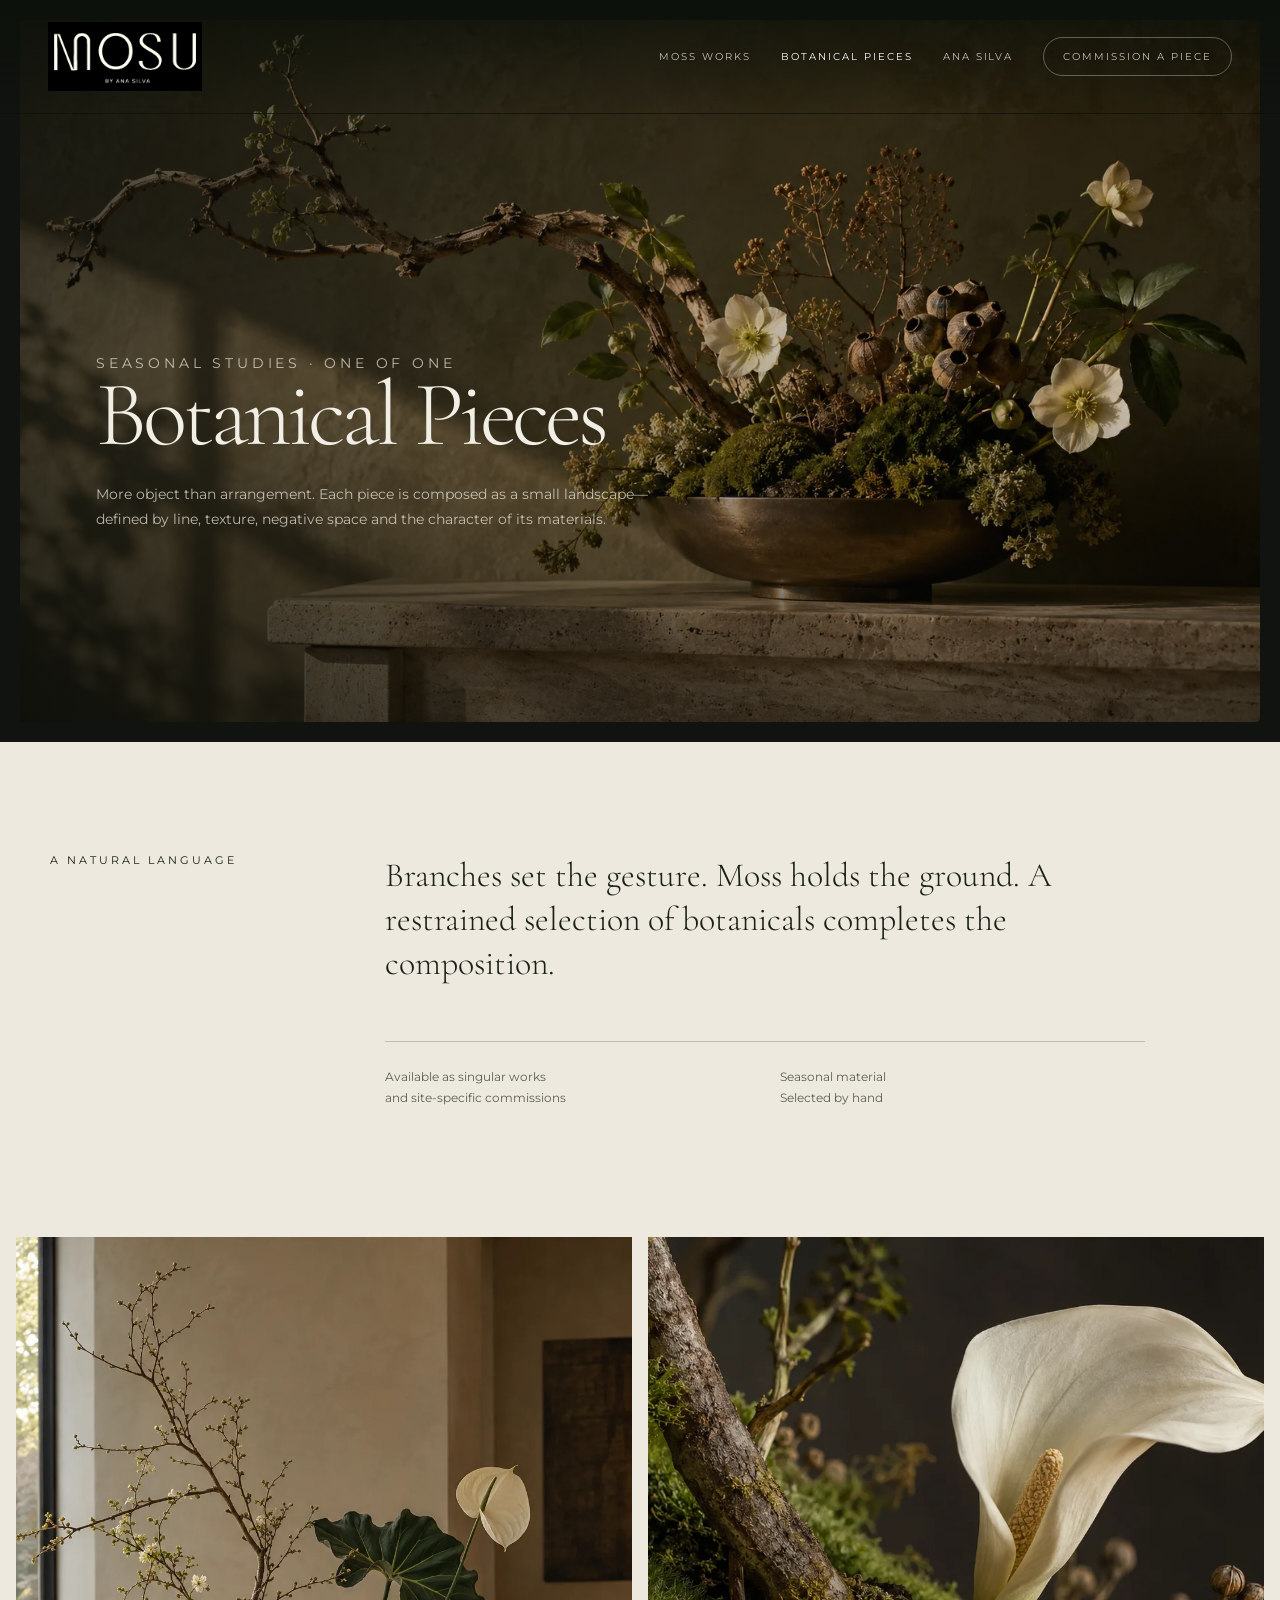
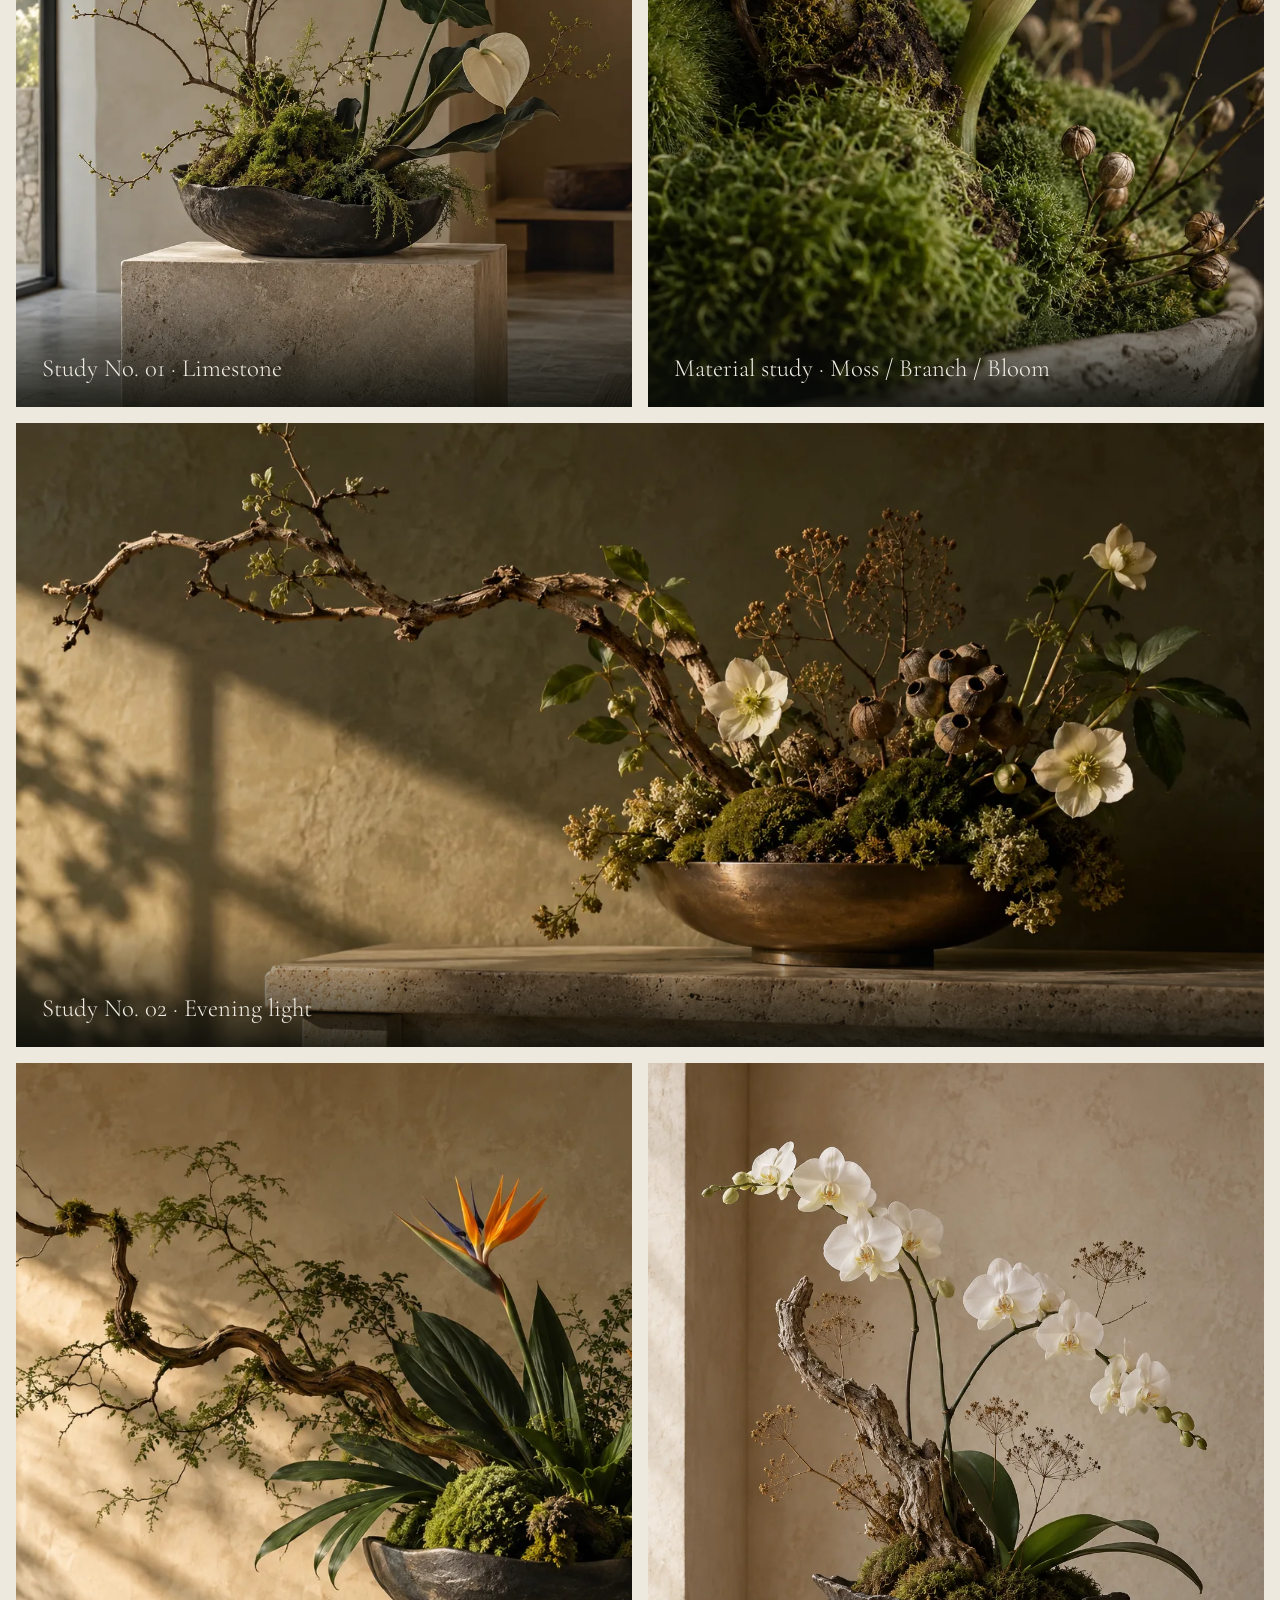
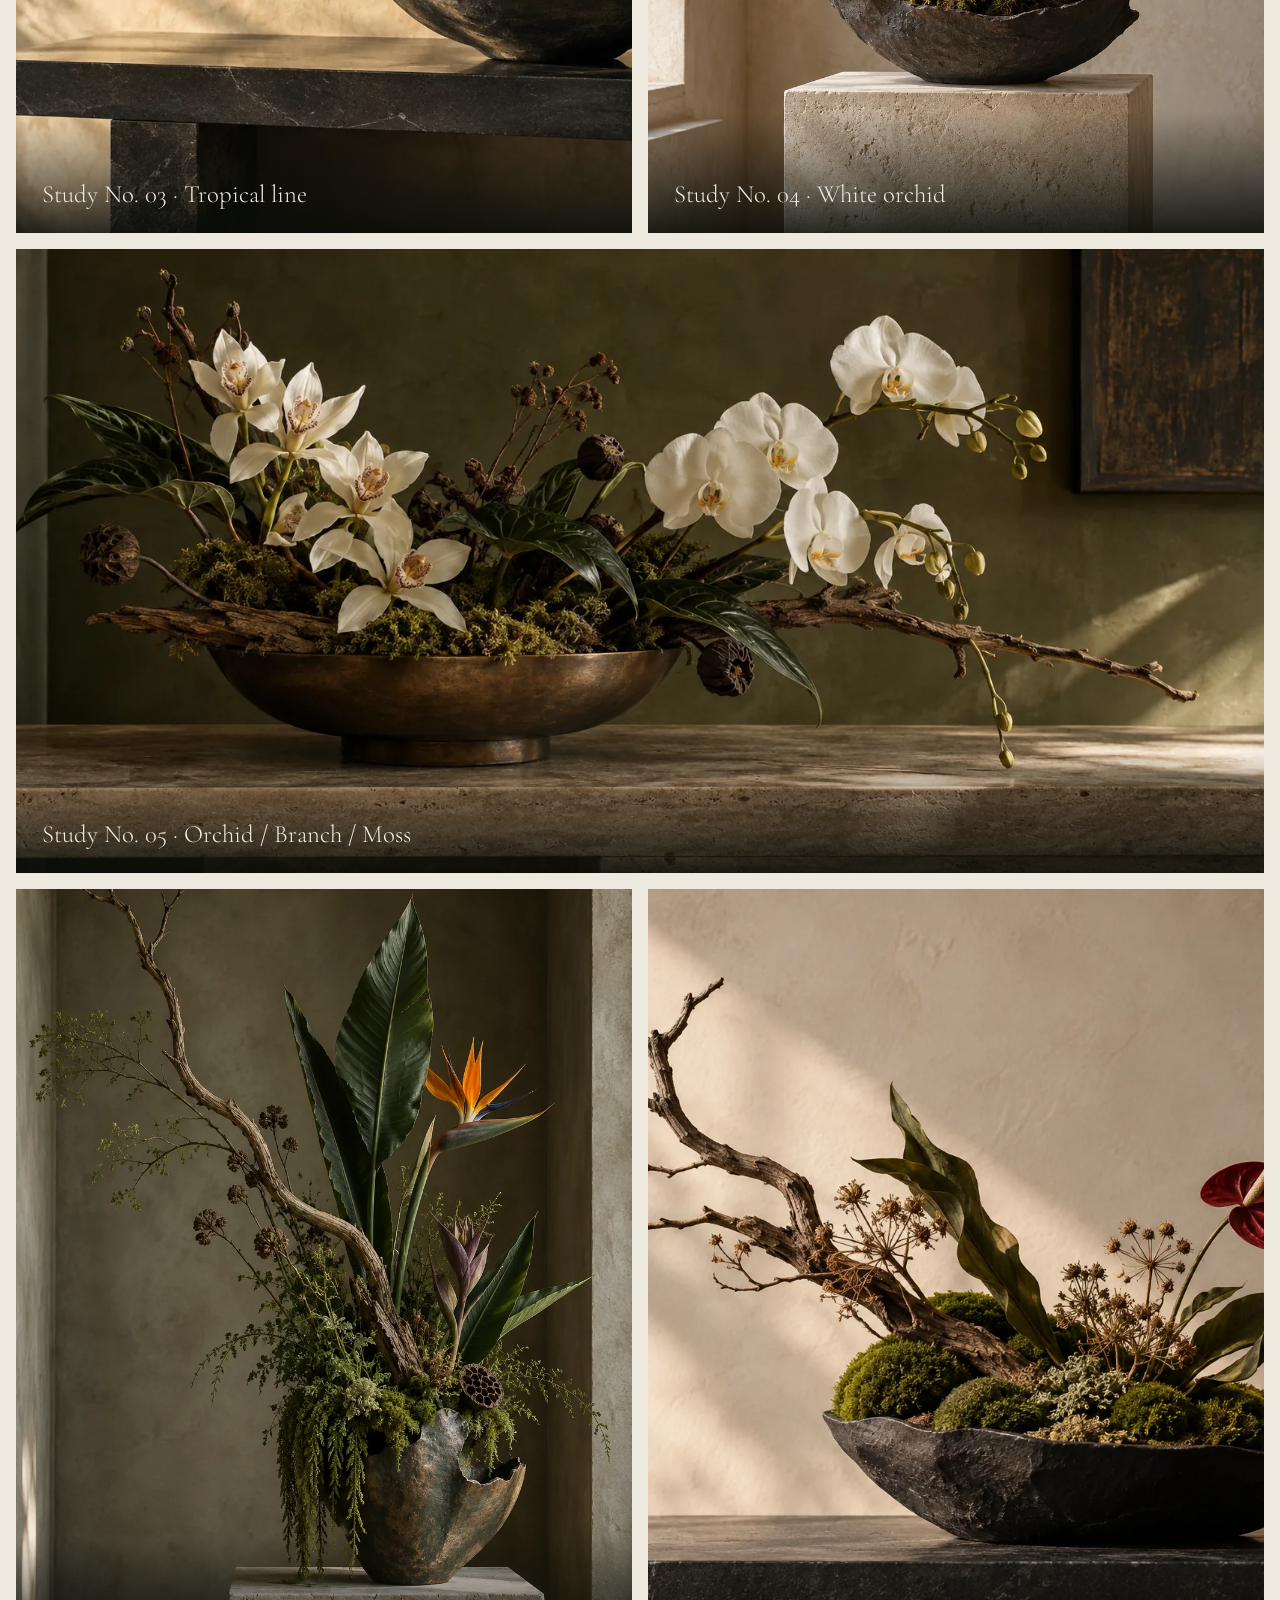
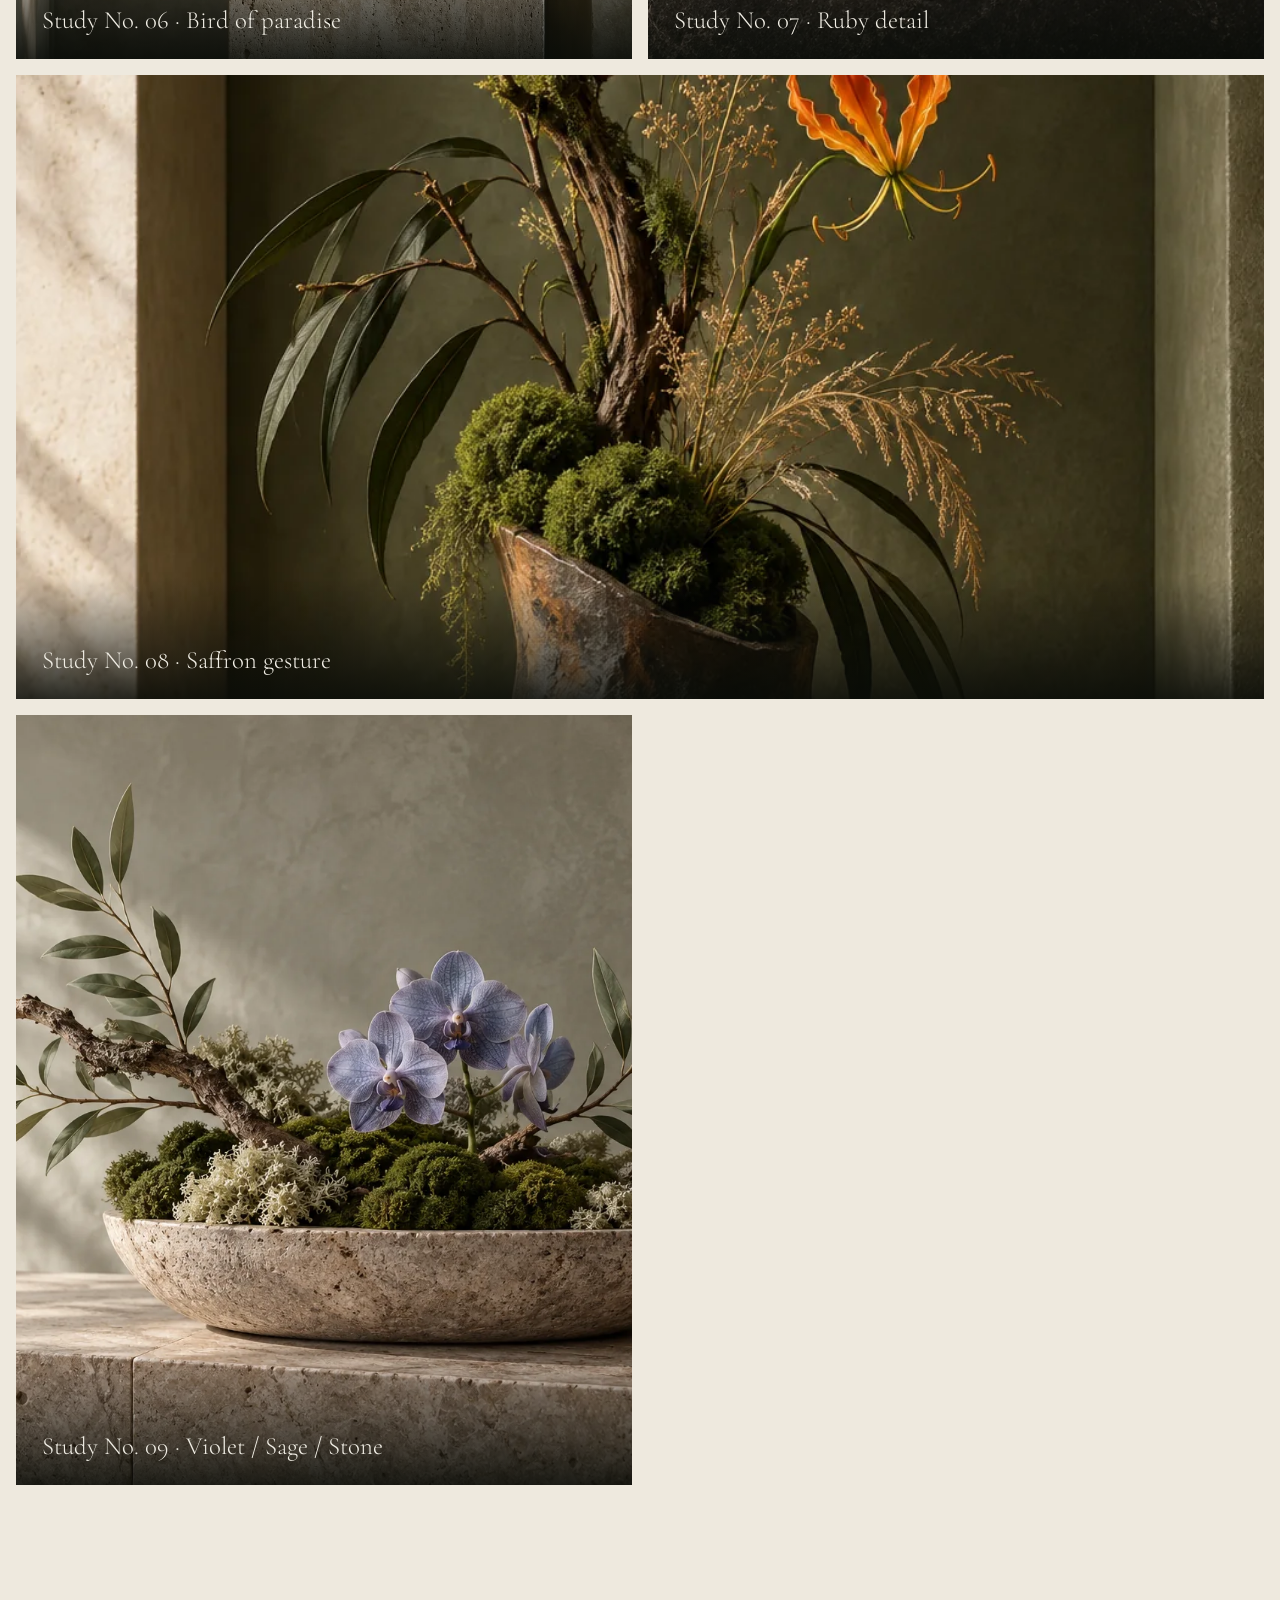
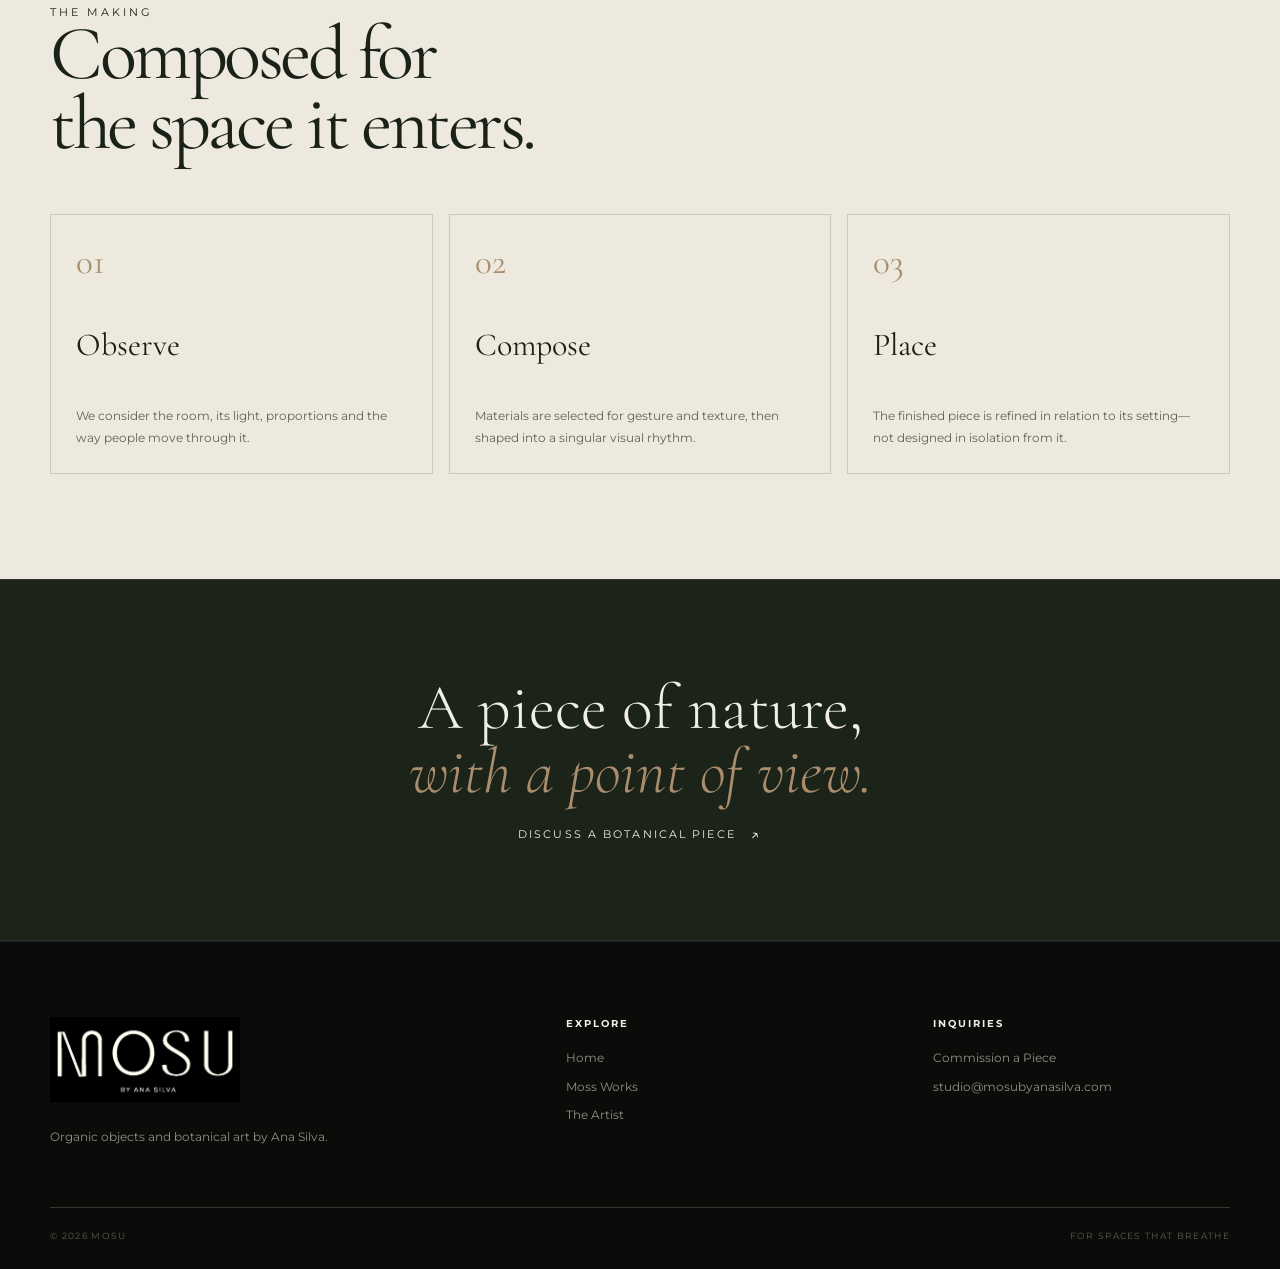
==== botanical-pieces.html @ 0c83dbc4 "Refine MOSU editorial website" ====
<!doctype html><html lang="en"><head><meta charset="utf-8"><meta name="viewport" content="width=device-width,initial-scale=1"><title>Botanical Pieces | MOSU by Ana Silva</title><meta name="description" content="Sculptural botanical pieces by MOSU—singular compositions made from natural materials."><link rel="icon" href="favicon.ico"><link href="https://fonts.googleapis.com/css2?family=Cormorant+Garamond:ital,wght@0,300;0,400;1,300&family=Montserrat:wght@300;400;500;600&display=swap" rel="stylesheet"><link rel="stylesheet" href="assets/css/site.css"></head><body><header class="nav"><a class="brand" href="index.html"><img src="assets/images/mosu-logo.webp" alt="MOSU"></a><button class="menu">Menu</button><nav class="nav-links"><a href="collections.html">Moss Works</a><a class="active" href="botanical-pieces.html">Botanical Pieces</a><a href="ana-silva.html">Ana Silva</a><a class="nav-cta" href="commission.html">Commission a Piece</a></nav></header><main>
<section class="page-hero"><div class="page-hero-media"><img src="assets/images/botanical-piece-wide.webp" alt="Architectural botanical piece with moss, branches and flowers"></div><div class="page-hero-content wrap"><p class="eyebrow">Seasonal studies · One of one</p><h1>Botanical Pieces</h1><p>More object than arrangement. Each piece is composed as a small landscape—defined by line, texture, negative space and the character of its materials.</p></div></section>
<section class="intro"><div class="wrap intro-grid reveal"><p class="eyebrow">A natural language</p><div class="intro-copy"><p>Branches set the gesture. Moss holds the ground. A restrained selection of botanicals completes the composition.</p><div class="intro-meta"><span>Available as singular works<br>and site-specific commissions</span><span>Seasonal material<br>Selected by hand</span></div></div></div></section>
<section class="botanical-grid"><article class="botanical-card tall"><img src="assets/images/botanical-piece-portrait.webp" alt="Tall sculptural botanical work"><p class="caption">Study No. 01 · Limestone</p></article><article class="botanical-card"><img src="assets/images/botanical-detail.webp" alt="Detail of preserved moss and white bloom"><p class="caption">Material study · Moss / Branch / Bloom</p></article><article class="botanical-card"><img src="assets/images/botanical-piece-wide.webp" alt="Wide sculptural botanical work"><p class="caption">Study No. 02 · Evening light</p></article><article class="botanical-card"><img src="assets/images/botanical-bird-wide-v2.webp" alt="Botanical piece with birds-of-paradise flowers"><p class="caption">Study No. 03 · Tropical line</p></article><article class="botanical-card tall"><img src="assets/images/botanical-orchid-tall-v2.webp" alt="Tall white orchid botanical piece"><p class="caption">Study No. 04 · White orchid</p></article><article class="botanical-card"><img src="assets/images/botanical-orchid-wide-v2.webp" alt="Wide white orchid botanical piece"><p class="caption">Study No. 05 · Orchid / Branch / Moss</p></article><article class="botanical-card"><img src="assets/images/botanical-bird-tall-v2.webp" alt="Tall botanical piece with a bird-of-paradise accent"><p class="caption">Study No. 06 · Bird of paradise</p></article><article class="botanical-card"><img src="assets/images/botanical-ruby-v2.webp" alt="Botanical piece with a single ruby anthurium"><p class="caption">Study No. 07 · Ruby detail</p></article><article class="botanical-card tall"><img src="assets/images/botanical-saffron-v2.webp" alt="Tall botanical piece with a saffron-orange gloriosa lily"><p class="caption">Study No. 08 · Saffron gesture</p></article><article class="botanical-card"><img src="assets/images/botanical-violet-v2.webp" alt="Botanical piece with muted violet-blue orchids"><p class="caption">Study No. 09 · Violet / Sage / Stone</p></article></section>
<section class="process"><div class="wrap"><p class="eyebrow">The making</p><h2 class="section-title">Composed for<br>the space it enters.</h2><div class="process-grid"><div class="process-item reveal"><span>01</span><h3>Observe</h3><p>We consider the room, its light, proportions and the way people move through it.</p></div><div class="process-item reveal"><span>02</span><h3>Compose</h3><p>Materials are selected for gesture and texture, then shaped into a singular visual rhythm.</p></div><div class="process-item reveal"><span>03</span><h3>Place</h3><p>The finished piece is refined in relation to its setting—not designed in isolation from it.</p></div></div></div></section>
<section class="statement"><div class="wrap"><p>A piece of nature,<br><em>with a point of view.</em></p><br><a class="text-link" href="commission.html">Discuss a botanical piece</a></div></section></main>
<footer class="footer"><div class="wrap"><div class="footer-grid"><div><img class="footer-logo" src="assets/images/mosu-logo.webp" alt="MOSU"><p>Organic objects and botanical art by Ana Silva.</p></div><div><h4>Explore</h4><div class="footer-links"><a href="index.html">Home</a><a href="collections.html">Moss Works</a><a href="ana-silva.html">The Artist</a></div></div><div><h4>Inquiries</h4><div class="footer-links"><a href="commission.html">Commission a Piece</a><a href="mailto:studio@mosubyanasilva.com">studio@mosubyanasilva.com</a></div></div></div><div class="footer-bottom"><span>© 2026 MOSU</span><span>For spaces that breathe</span></div></div></footer><script src="assets/js/site.js"></script></body></html>
---- assets/css/site.css ----
:root{--ink:#11150f;--forest:#1a2218;--moss:#5f704d;--sage:#aab39b;--bone:#f1eee5;--stone:#d7d0c1;--clay:#aa8d6d;--line:rgba(241,238,229,.18)}
*{box-sizing:border-box;margin:0;padding:0}html{scroll-behavior:smooth}body{background:var(--ink);color:var(--bone);font-family:Montserrat,Arial,sans-serif;-webkit-font-smoothing:antialiased}body.menu-open{overflow:hidden}img{display:block;width:100%}a{color:inherit;text-decoration:none}button,input,textarea,select{font:inherit}.serif{font-family:"Cormorant Garamond",serif}.eyebrow{font-size:.67rem;letter-spacing:.28em;text-transform:uppercase}.wrap{width:min(1260px,calc(100% - 80px));margin:auto}.nav{position:fixed;z-index:30;top:0;left:0;width:100%;padding:25px 40px;display:flex;align-items:center;justify-content:space-between;background:linear-gradient(180deg,rgba(12,17,10,.78),transparent);transition:.3s}.nav.scrolled{background:rgba(12,17,10,.9);backdrop-filter:blur(16px);padding-block:18px}.brand{display:block;width:154px}.brand img{height:auto}.nav-links{display:flex;align-items:center;gap:30px}.nav-links a{font-size:.65rem;letter-spacing:.19em;text-transform:uppercase;opacity:.78;transition:.25s}.nav-links a:hover,.nav-links a.active{opacity:1;color:#fff}.nav-cta{padding:12px 18px;border:1px solid rgba(255,255,255,.4)}.menu{display:none;background:none;border:0;color:white;font-size:.7rem;letter-spacing:.2em;text-transform:uppercase}.hero{min-height:100svh;position:relative;display:flex;align-items:flex-end;overflow:hidden}.hero-media,.page-hero-media{position:absolute;inset:0}.hero-media img,.page-hero-media img{height:100%;object-fit:cover}.hero::after,.page-hero::after{content:"";position:absolute;inset:0;background:linear-gradient(180deg,rgba(10,13,8,.12) 18%,rgba(10,13,8,.88) 100%)}.hero-content{position:relative;z-index:2;padding:180px 0 88px;max-width:830px}.hero h1{font:300 clamp(4rem,9vw,8.8rem)/.82 "Cormorant Garamond",serif;letter-spacing:-.045em}.hero h1 em{font-weight:300;color:var(--stone)}.hero-foot{display:flex;justify-content:space-between;align-items:end;gap:40px;margin-top:46px;padding-top:24px;border-top:1px solid var(--line)}.hero-foot p{max-width:500px;font-size:.88rem;line-height:1.8;color:rgba(241,238,229,.75)}.text-link{display:inline-flex;align-items:center;gap:14px;font-size:.66rem;letter-spacing:.2em;text-transform:uppercase;white-space:nowrap}.text-link::after{content:"\2197";font-size:1rem}.intro{padding:130px 0;background:var(--bone);color:var(--forest)}.intro-grid{display:grid;grid-template-columns:.65fr 1.35fr;gap:9vw}.intro h2,.section-title{font:400 clamp(3.2rem,6vw,6.6rem)/.92 "Cormorant Garamond",serif;letter-spacing:-.045em}.intro-copy{max-width:640px}.intro-copy p{font:300 clamp(1.45rem,2.35vw,2.5rem)/1.3 "Cormorant Garamond",serif}.intro-meta{display:grid;grid-template-columns:1fr 1fr;gap:30px;margin-top:55px;padding-top:25px;border-top:1px solid rgba(26,34,24,.22);font-size:.76rem;line-height:1.7;color:#586150}.portal-grid{display:grid;grid-template-columns:1fr 1fr}.portal{position:relative;min-height:82vh;overflow:hidden;display:flex;align-items:flex-end;padding:55px}.portal img{position:absolute;inset:0;height:100%;object-fit:cover;transition:transform 1s cubic-bezier(.2,.8,.2,1)}.portal:hover img{transform:scale(1.04)}.portal::after{content:"";position:absolute;inset:0;background:linear-gradient(180deg,transparent 30%,rgba(10,13,8,.86))}.portal-content{position:relative;z-index:2;max-width:500px}.portal h3{font:400 clamp(2.8rem,4.5vw,5rem)/.95 "Cormorant Garamond",serif;margin:12px 0 18px}.portal p{font-size:.8rem;line-height:1.7;color:rgba(241,238,229,.72);margin-bottom:28px}.editorial{padding:130px 0}.editorial-grid{display:grid;grid-template-columns:1.2fr .8fr;gap:90px;align-items:center}.editorial-image{aspect-ratio:1.25;overflow:hidden}.editorial-image img{height:100%;object-fit:cover}.editorial-copy h2{font:400 clamp(3rem,5vw,5.7rem)/.95 "Cormorant Garamond",serif;margin:16px 0 30px}.editorial-copy p{font-size:.87rem;line-height:1.85;color:rgba(241,238,229,.67);margin-bottom:20px}.statement{padding:110px 0;background:var(--forest);text-align:center}.statement p{font:300 clamp(2.8rem,5.5vw,6rem)/1 "Cormorant Garamond",serif;max-width:1050px;margin:auto}.statement p em{color:var(--clay)}.footer{padding:75px 0 28px;background:#090c08}.footer-grid{display:grid;grid-template-columns:1.2fr .8fr .8fr;gap:70px}.footer-logo{width:190px;margin-bottom:25px}.footer p,.footer a{font-size:.72rem;line-height:1.8;color:rgba(241,238,229,.58)}.footer h4{font-size:.65rem;letter-spacing:.2em;text-transform:uppercase;margin-bottom:18px}.footer-links{display:grid;gap:8px}.footer-bottom{display:flex;justify-content:space-between;border-top:1px solid var(--line);margin-top:60px;padding-top:22px;font-size:.59rem;letter-spacing:.14em;text-transform:uppercase;color:rgba(241,238,229,.35)}
.page-hero{min-height:72svh;position:relative;display:flex;align-items:flex-end}.page-hero-content{position:relative;z-index:2;padding:170px 0 70px}.page-hero h1{font:300 clamp(4.2rem,8vw,8rem)/.86 "Cormorant Garamond",serif;max-width:900px;letter-spacing:-.045em}.page-hero p{max-width:570px;margin-top:28px;line-height:1.8;color:rgba(241,238,229,.72)}.collection-list{background:var(--bone);color:var(--forest);padding:110px 0}.collection-row{display:grid;grid-template-columns:.8fr 1.2fr;gap:80px;align-items:center;padding:55px 0;border-bottom:1px solid rgba(26,34,24,.18)}.collection-row:nth-child(even){grid-template-columns:1.2fr .8fr}.collection-row:nth-child(even) .collection-copy{order:2}.collection-visual{aspect-ratio:1.5;overflow:hidden}.collection-visual img{height:100%;object-fit:cover;transition:.8s}.collection-row:hover img{transform:scale(1.035)}.collection-copy h2{font:400 clamp(2.6rem,4vw,4.8rem)/1 "Cormorant Garamond",serif;margin:10px 0 18px}.collection-copy p{font-size:.82rem;line-height:1.75;color:#566050;max-width:460px}.swatches{display:flex;gap:9px;margin-top:24px}.swatch{width:23px;height:23px;border-radius:50%;border:1px solid rgba(0,0,0,.18)}.botanical-grid{display:grid;grid-template-columns:1.1fr .9fr;gap:18px;background:var(--bone);padding:18px}.botanical-card{position:relative;min-height:75vh;overflow:hidden}.botanical-card.tall{grid-row:span 2;min-height:calc(150vh + 18px)}.botanical-card img{height:100%;object-fit:cover}.botanical-card .caption{position:absolute;bottom:0;left:0;right:0;padding:35px;background:linear-gradient(transparent,rgba(9,12,8,.86));font:300 2rem "Cormorant Garamond",serif}.process{padding:120px 0;background:var(--bone);color:var(--forest)}.process-grid{display:grid;grid-template-columns:repeat(3,1fr);gap:35px;margin-top:70px}.process-item{padding-top:22px;border-top:1px solid rgba(26,34,24,.25)}.process-item span{font:400 2.2rem "Cormorant Garamond",serif;color:var(--clay)}.process-item h3{font:400 2rem "Cormorant Garamond",serif;margin:30px 0 12px}.process-item p{font-size:.76rem;line-height:1.75;color:#5c6458}.profile{padding:140px 0;background:var(--bone);color:var(--forest)}.profile-grid{display:grid;grid-template-columns:.8fr 1.2fr;gap:9vw;align-items:center}.profile-image{aspect-ratio:.76;overflow:hidden}.profile-image img{height:100%;object-fit:cover;object-position:center top}.profile-copy h1{font:400 clamp(3.8rem,7vw,7rem)/.88 "Cormorant Garamond",serif;margin:14px 0 35px}.profile-copy blockquote{font:300 1.9rem/1.35 "Cormorant Garamond",serif;margin-bottom:34px}.profile-copy p{font-size:.83rem;line-height:1.85;color:#566050;margin-bottom:16px;max-width:610px}.commission{padding:155px 0;background:var(--bone);color:var(--forest)}.commission-grid{display:grid;grid-template-columns:.8fr 1.2fr;gap:9vw}.commission h1{font:400 clamp(4rem,7vw,7rem)/.88 "Cormorant Garamond",serif}.commission-copy>p{font-size:1rem;line-height:1.8;max-width:580px;margin:24px 0 46px}.form{display:grid;grid-template-columns:1fr 1fr;gap:24px}.field{display:grid;gap:9px}.field.full{grid-column:1/-1}.field label{font-size:.61rem;letter-spacing:.18em;text-transform:uppercase}.field input,.field textarea,.field select{border:0;border-bottom:1px solid rgba(26,34,24,.3);background:transparent;padding:12px 0;color:var(--forest);outline:none}.field textarea{min-height:110px;resize:vertical}.button{display:inline-flex;justify-content:center;align-items:center;padding:17px 25px;background:var(--forest);color:var(--bone);border:0;font-size:.65rem;letter-spacing:.2em;text-transform:uppercase;cursor:pointer}.button:hover{background:var(--moss)}.reveal{opacity:0;transform:translateY(24px);transition:opacity .75s,transform .75s}.reveal.visible{opacity:1;transform:none}
@media(max-width:820px){.wrap{width:min(100% - 38px,1260px)}.nav{padding:20px}.brand{width:132px}.menu{display:block}.nav-links{display:none;position:fixed;inset:0;background:var(--ink);padding:110px 30px 50px;flex-direction:column;align-items:flex-start;justify-content:center;gap:26px}.menu-open .nav-links{display:flex}.nav-links a{font:300 2.25rem "Cormorant Garamond",serif;text-transform:none;letter-spacing:0}.nav-cta{border:0;padding:0}.hero-content{padding-bottom:50px}.hero h1{font-size:clamp(3.8rem,18vw,6rem)}.hero-foot{display:grid}.intro{padding:90px 0}.intro-grid,.editorial-grid,.profile-grid,.commission-grid{grid-template-columns:1fr;gap:48px}.portal-grid{grid-template-columns:1fr}.portal{min-height:70svh;padding:30px}.editorial{padding:85px 0}.editorial-grid{gap:42px}.footer-grid{grid-template-columns:1fr;gap:38px}.footer-bottom{display:grid;gap:10px}.page-hero{min-height:68svh}.page-hero-content{padding-bottom:45px}.collection-row,.collection-row:nth-child(even){grid-template-columns:1fr;gap:30px}.collection-row:nth-child(even) .collection-copy{order:initial}.collection-visual{aspect-ratio:1.15}.botanical-grid{grid-template-columns:1fr}.botanical-card,.botanical-card.tall{min-height:68svh;grid-row:auto}.process-grid{grid-template-columns:1fr}.commission{padding:110px 0}.form{grid-template-columns:1fr}.field.full{grid-column:auto}.profile{padding:100px 0}.profile-image{max-height:72svh}.scroll-hint{display:none}}
@media(prefers-reduced-motion:reduce){*{scroll-behavior:auto!important;transition:none!important}.reveal{opacity:1;transform:none}}

/* 2026 editorial refinement */
:root{--paper:#eee9de;--paper-2:#e4ded1;--night:#10130f;--olive:#626c53;--bronze:#a6835d;--hairline:rgba(23,29,21,.16)}
body{overflow-x:hidden;background:var(--night)}
.wrap{width:min(1180px,calc(100% - 96px))}
.nav{padding:22px 48px;border-bottom:1px solid transparent}.nav.scrolled{background:rgba(14,18,13,.92);border-color:rgba(255,255,255,.08)}
.nav-cta{border-radius:999px;padding:12px 19px}
.hero{min-height:min(900px,100svh);padding:20px}.hero-media{inset:20px;border-radius:4px;overflow:hidden}.hero-media img{object-position:center 52%}.hero::after{inset:20px;border-radius:4px;background:linear-gradient(90deg,rgba(8,11,7,.82) 0%,rgba(8,11,7,.26) 58%,rgba(8,11,7,.08) 100%),linear-gradient(0deg,rgba(8,11,7,.6),transparent 48%)}
.hero-content{padding:190px 0 74px;max-width:none}.hero-content>.eyebrow{display:inline-flex;padding:10px 14px;border:1px solid rgba(255,255,255,.26);border-radius:999px;background:rgba(16,20,14,.2);backdrop-filter:blur(10px)}
.hero h1{max-width:760px;font-size:clamp(5rem,8.5vw,8.7rem);line-height:.82}.hero-foot{max-width:850px;margin-top:38px}
.intro{padding:112px 0;background:var(--paper)}.intro-grid{grid-template-columns:.45fr 1.55fr;gap:7vw}.intro-copy{max-width:760px}.intro-copy p{font-size:clamp(1.75rem,2.65vw,2.9rem)}
.portal-grid{gap:1px;background:#868d7d;padding:1px}.portal{min-height:auto;aspect-ratio:4/5;padding:46px}.portal:nth-child(2){aspect-ratio:4/5}.portal::before{content:"";position:absolute;inset:18px;border:1px solid rgba(255,255,255,.34);z-index:2;pointer-events:none}.portal-content{max-width:440px}.portal h3{font-size:clamp(3rem,4.2vw,4.7rem)}
.editorial{padding:112px 0}.editorial-grid{grid-template-columns:1.15fr .85fr;gap:clamp(48px,7vw,100px)}.editorial-image{aspect-ratio:5/4;border:1px solid rgba(255,255,255,.14);padding:12px}.editorial-copy{max-width:460px}
.statement{padding:96px 0;background:#1c241a;border-block:1px solid rgba(255,255,255,.08)}.statement p{font-size:clamp(3rem,5vw,5.4rem)}
.page-hero{min-height:min(760px,78svh);margin:20px}.page-hero-media{border-radius:4px;overflow:hidden}.page-hero::after{background:linear-gradient(90deg,rgba(9,12,8,.76),rgba(9,12,8,.12) 70%),linear-gradient(0deg,rgba(9,12,8,.56),transparent 50%)}.page-hero-content{padding:180px 28px 68px}.page-hero h1{font-size:clamp(4.4rem,7.2vw,7.2rem);max-width:860px}.page-hero p{font-size:.85rem}
.collection-list{padding:82px 0;background:var(--paper)}.collection-row,.collection-row:nth-child(even){grid-template-columns:minmax(260px,.76fr) minmax(0,1.24fr);gap:clamp(40px,7vw,96px);padding:72px 0}.collection-row:nth-child(even){grid-template-columns:minmax(0,1.24fr) minmax(260px,.76fr)}.collection-visual{aspect-ratio:4/3;padding:11px;border:1px solid var(--hairline);background:rgba(255,255,255,.28)}.collection-visual img{object-position:center}.collection-copy h2{font-size:clamp(2.8rem,4vw,4.5rem)}
.botanical-grid{grid-template-columns:repeat(12,minmax(0,1fr));gap:16px;padding:16px;background:var(--paper)}.botanical-card,.botanical-card.tall{grid-column:span 6;grid-row:auto;min-height:0;aspect-ratio:4/5;background:#d6d0c4}.botanical-card:nth-child(3n){grid-column:span 12;aspect-ratio:16/8}.botanical-card img{position:absolute;inset:0}.botanical-card .caption{padding:70px 26px 24px;font-size:1.55rem;line-height:1.1}
.process{padding:105px 0;background:var(--paper)}.process-grid{gap:16px;margin-top:54px}.process-item{min-height:260px;padding:25px;border:1px solid var(--hairline);display:flex;flex-direction:column}.process-item h3{margin:42px 0 10px}.process-item p{margin-top:auto}
.profile{padding:128px 0 104px;background:var(--paper)}.profile-grid{grid-template-columns:.9fr 1.1fr;gap:clamp(48px,8vw,110px)}.profile-image{aspect-ratio:4/5;padding:11px;border:1px solid var(--hairline)}.profile-copy{max-width:620px}.profile-copy h1{font-size:clamp(4.5rem,7vw,6.8rem)}
.commission{padding:140px 0 105px;background:var(--paper)}.commission-grid{grid-template-columns:.9fr 1.1fr;gap:clamp(50px,8vw,110px)}.commission h1{font-size:clamp(4.2rem,6.5vw,6.8rem)}.form{padding:32px;border:1px solid var(--hairline);background:rgba(255,255,255,.22)}
.footer{border-top:1px solid rgba(255,255,255,.08)}

@media(max-width:820px){
 .wrap{width:calc(100% - 36px)}.nav,.nav.scrolled{padding:17px 20px}.brand{width:116px}
 .hero{min-height:100svh;padding:10px}.hero-media,.hero::after{inset:10px}.hero-media img{object-position:30% center}.hero-content{padding:145px 4px 38px}.hero h1{font-size:clamp(4rem,19vw,5.7rem);line-height:.84}.hero-foot{gap:24px;margin-top:30px}.hero-foot p{font-size:.79rem;line-height:1.65}.hero-content>.eyebrow{font-size:.56rem;letter-spacing:.2em}
 .intro{padding:78px 0}.intro-grid{grid-template-columns:1fr;gap:34px}.intro-copy p{font-size:1.75rem}.intro-meta{gap:18px;margin-top:38px;font-size:.66rem}
 .portal-grid{grid-template-columns:1fr}.portal,.portal:nth-child(2){aspect-ratio:4/5;min-height:0;padding:30px}.portal::before{inset:10px}.portal h3{font-size:3.2rem}.portal-content>p{font-size:.73rem}
 .editorial{padding:76px 0}.editorial-grid{grid-template-columns:1fr;gap:40px}.editorial-image{aspect-ratio:4/3;padding:8px}.editorial-copy h2{font-size:3.6rem}
 .statement{padding:72px 0}.statement p{font-size:2.8rem}
 .page-hero{min-height:72svh;margin:10px}.page-hero-content{padding:135px 8px 38px}.page-hero h1{font-size:clamp(3.7rem,16vw,5rem);line-height:.88}.page-hero p{margin-top:20px;font-size:.77rem;line-height:1.65}.page-hero-media img{object-position:center}
 .collection-list{padding:38px 0}.collection-row,.collection-row:nth-child(even){grid-template-columns:1fr;gap:28px;padding:50px 0}.collection-row:nth-child(even) .collection-copy{order:initial}.collection-visual{aspect-ratio:4/3;padding:7px}.collection-copy h2{font-size:3.2rem}
 .botanical-grid{grid-template-columns:1fr;padding:10px;gap:10px}.botanical-card,.botanical-card.tall,.botanical-card:nth-child(3n){grid-column:auto;aspect-ratio:4/5;min-height:0}.botanical-card .caption{padding:60px 20px 20px;font-size:1.35rem}
 .process{padding:75px 0}.process-grid{grid-template-columns:1fr;gap:10px;margin-top:38px}.process-item{min-height:220px}.process-item h3{margin-top:28px}
 .profile{padding:100px 0 76px}.profile-grid{grid-template-columns:1fr;gap:42px}.profile-image{aspect-ratio:4/5;max-height:none;padding:7px}.profile-copy h1{font-size:4.5rem}.profile-copy blockquote{font-size:1.65rem}
 .commission{padding:105px 0 74px}.commission-grid{grid-template-columns:1fr;gap:42px}.commission h1{font-size:4.4rem}.form{grid-template-columns:1fr;padding:22px}.field.full{grid-column:auto}
}

@media(min-width:821px) and (max-width:1100px){.wrap{width:calc(100% - 64px)}.nav-links{gap:18px}.nav-links a{font-size:.57rem}.brand{width:135px}.botanical-card .caption{font-size:1.35rem}.collection-row{gap:48px}}
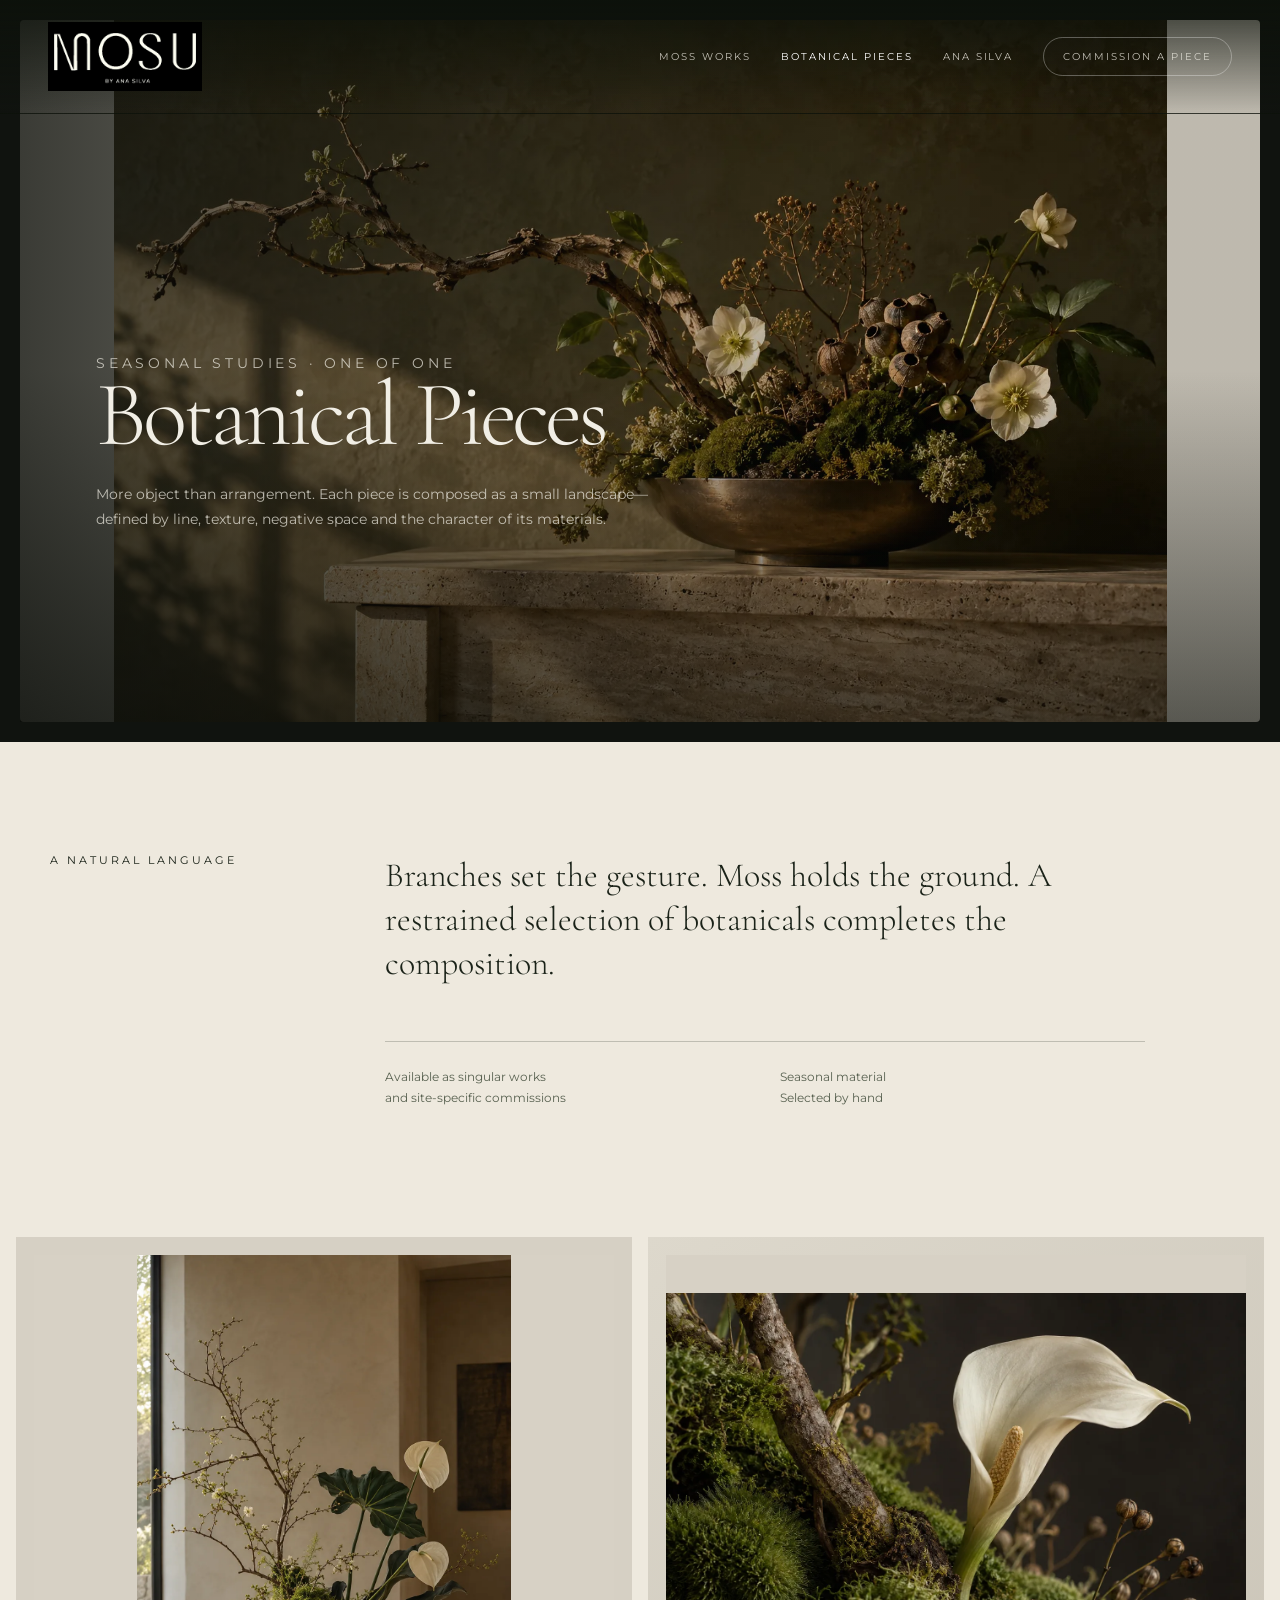
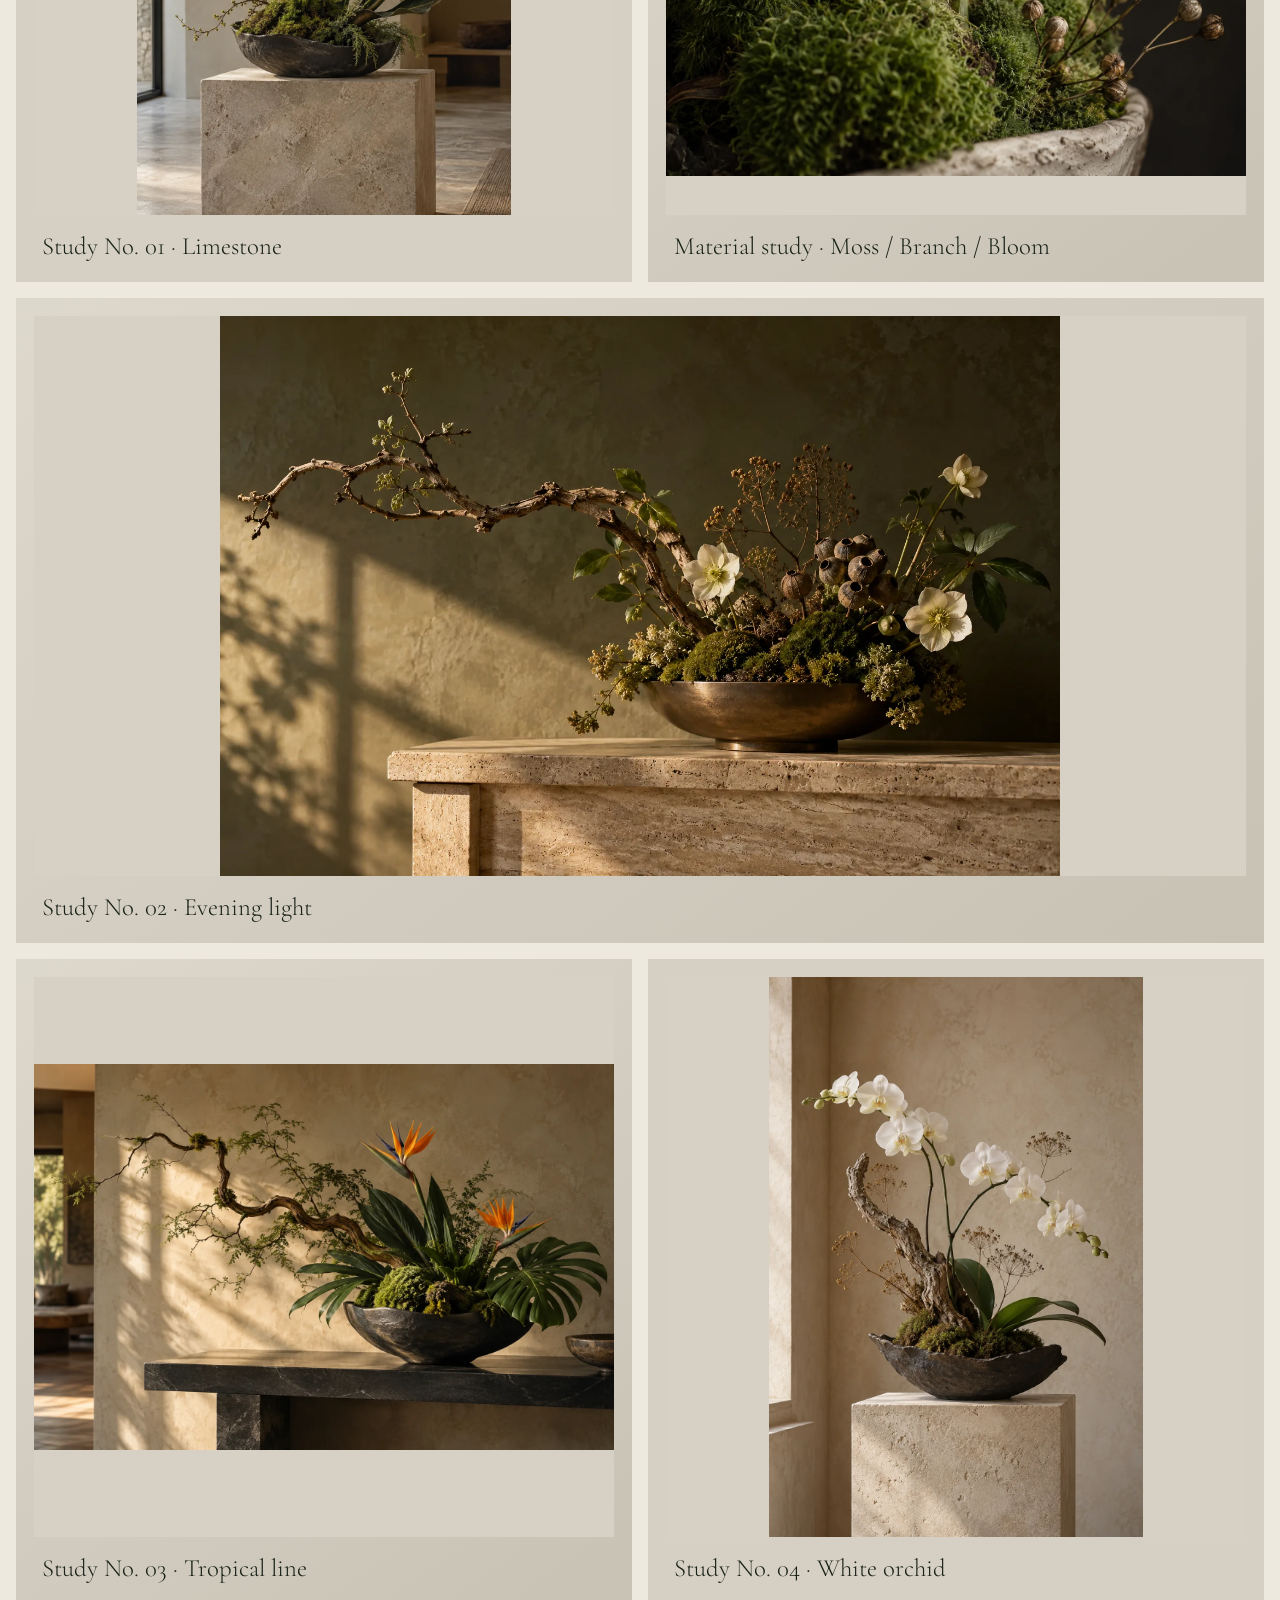
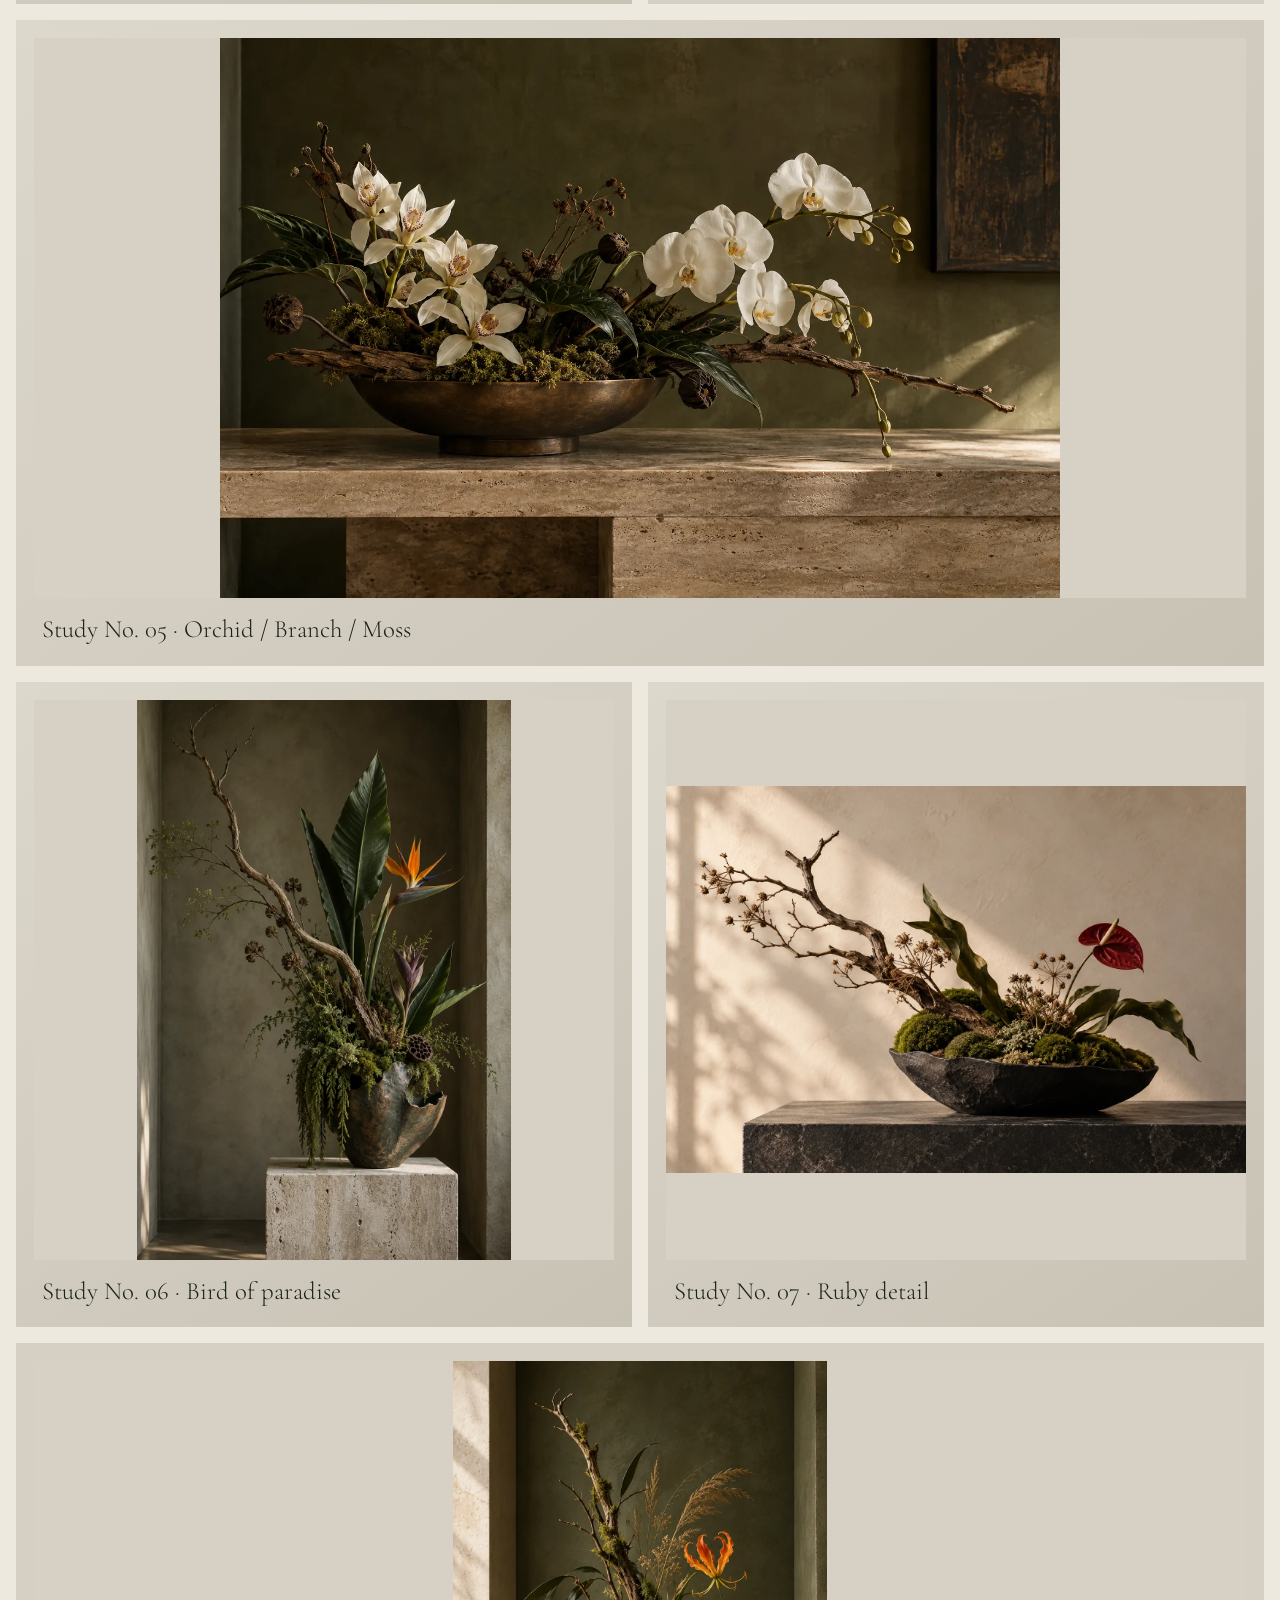
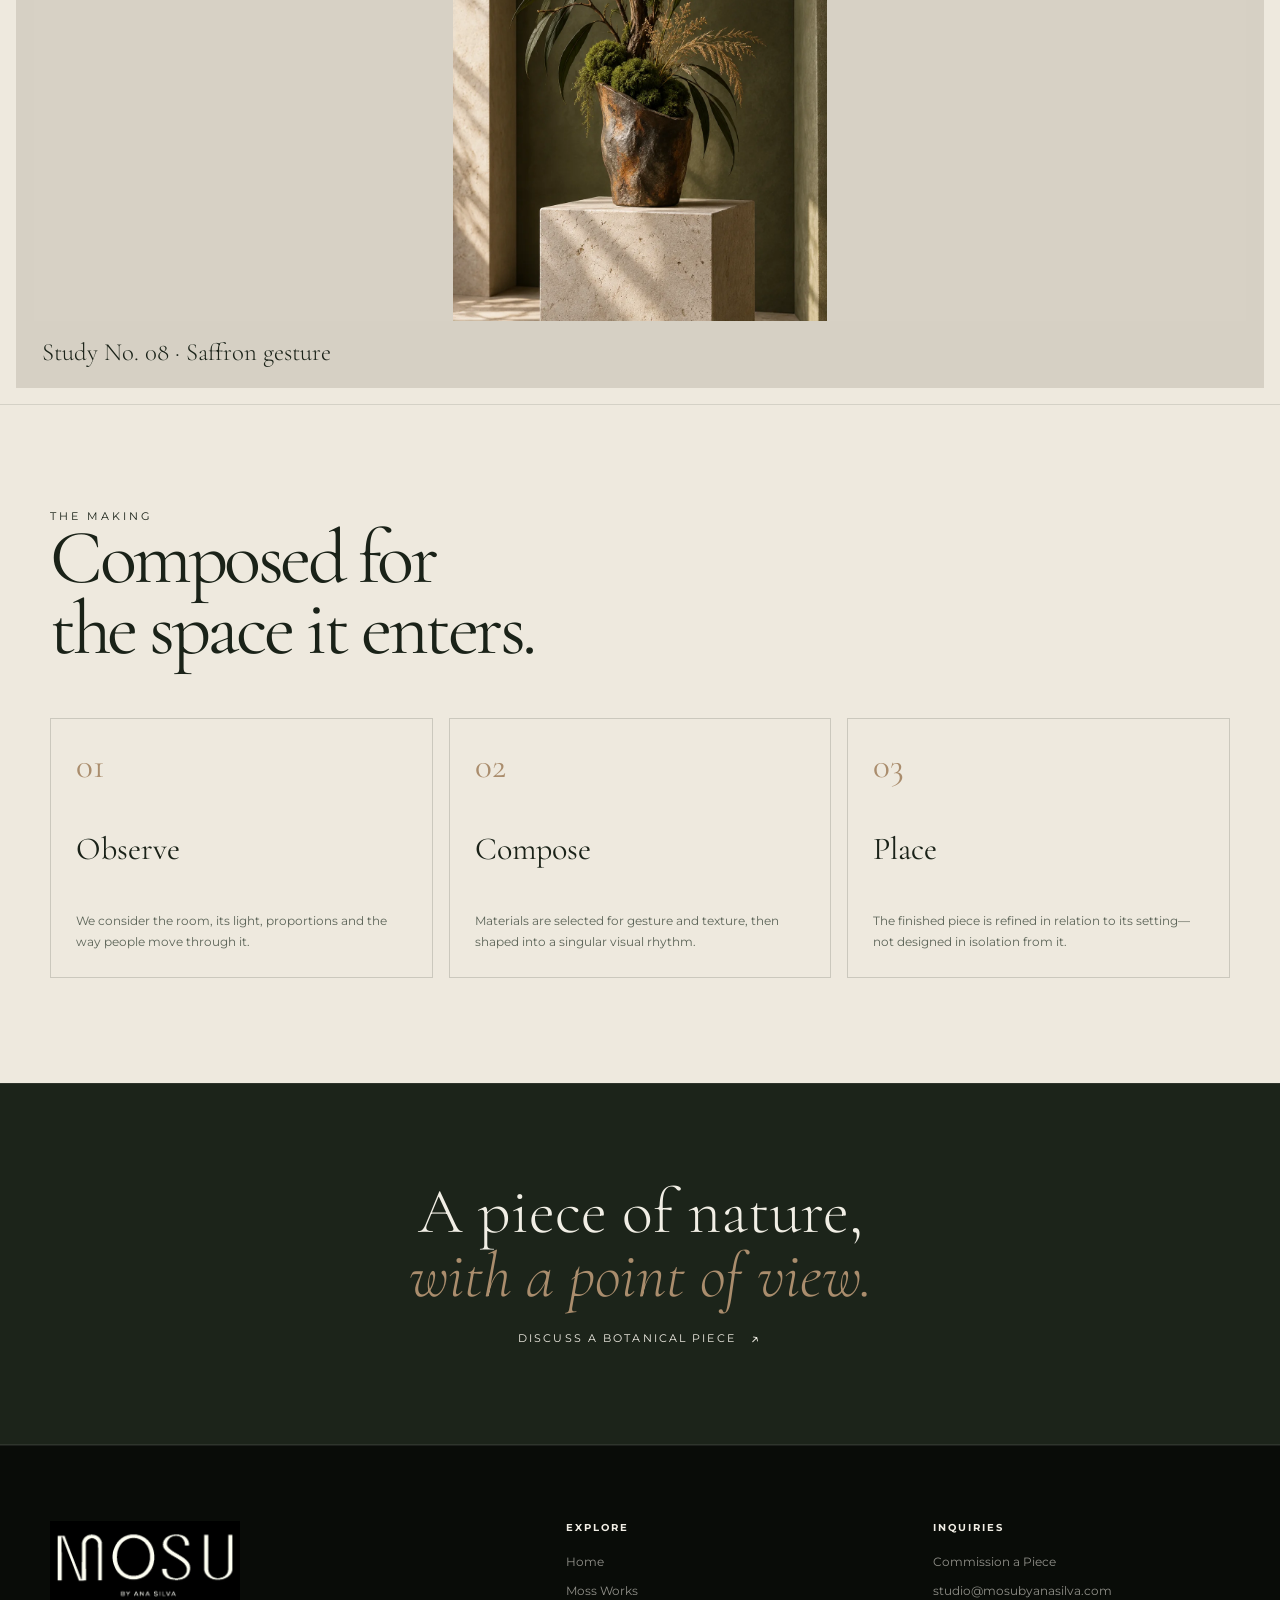
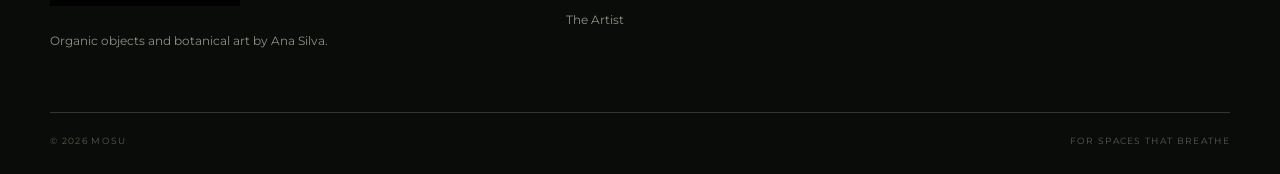
==== commit 29d2f557: "Fit botanical compositions within the viewport" ====
--- a/botanical-pieces.html
+++ b/botanical-pieces.html
@@ -1,4 +1,4 @@
-<!doctype html><html lang="en"><head><meta charset="utf-8"><meta name="viewport" content="width=device-width,initial-scale=1"><title>Botanical Pieces | MOSU by Ana Silva</title><meta name="description" content="Sculptural botanical pieces by MOSU—singular compositions made from natural materials."><link rel="icon" href="favicon.ico"><link href="https://fonts.googleapis.com/css2?family=Cormorant+Garamond:ital,wght@0,300;0,400;1,300&family=Montserrat:wght@300;400;500;600&display=swap" rel="stylesheet"><link rel="stylesheet" href="assets/css/site.css"></head><body><header class="nav"><a class="brand" href="index.html"><img src="assets/images/mosu-logo.webp" alt="MOSU"></a><button class="menu">Menu</button><nav class="nav-links"><a href="collections.html">Moss Works</a><a class="active" href="botanical-pieces.html">Botanical Pieces</a><a href="ana-silva.html">Ana Silva</a><a class="nav-cta" href="commission.html">Commission a Piece</a></nav></header><main>
+<!doctype html><html lang="en"><head><meta charset="utf-8"><meta name="viewport" content="width=device-width,initial-scale=1"><title>Botanical Pieces | MOSU by Ana Silva</title><meta name="description" content="Sculptural botanical pieces by MOSU—singular compositions made from natural materials."><link rel="icon" href="favicon.ico"><link href="https://fonts.googleapis.com/css2?family=Cormorant+Garamond:ital,wght@0,300;0,400;1,300&family=Montserrat:wght@300;400;500;600&display=swap" rel="stylesheet"><link rel="stylesheet" href="assets/css/site.css?v=botanical-fit-20261014"></head><body class="botanical-page"><header class="nav"><a class="brand" href="index.html"><img src="assets/images/mosu-logo.webp" alt="MOSU"></a><button class="menu">Menu</button><nav class="nav-links"><a href="collections.html">Moss Works</a><a class="active" href="botanical-pieces.html">Botanical Pieces</a><a href="ana-silva.html">Ana Silva</a><a class="nav-cta" href="commission.html">Commission a Piece</a></nav></header><main>
 <section class="page-hero"><div class="page-hero-media"><img src="assets/images/botanical-piece-wide.webp" alt="Architectural botanical piece with moss, branches and flowers"></div><div class="page-hero-content wrap"><p class="eyebrow">Seasonal studies · One of one</p><h1>Botanical Pieces</h1><p>More object than arrangement. Each piece is composed as a small landscape—defined by line, texture, negative space and the character of its materials.</p></div></section>
 <section class="intro"><div class="wrap intro-grid reveal"><p class="eyebrow">A natural language</p><div class="intro-copy"><p>Branches set the gesture. Moss holds the ground. A restrained selection of botanicals completes the composition.</p><div class="intro-meta"><span>Available as singular works<br>and site-specific commissions</span><span>Seasonal material<br>Selected by hand</span></div></div></div></section>
 <section class="botanical-grid"><article class="botanical-card tall"><img src="assets/images/botanical-piece-portrait.webp" alt="Tall sculptural botanical work"><p class="caption">Study No. 01 · Limestone</p></article><article class="botanical-card"><img src="assets/images/botanical-detail.webp" alt="Detail of preserved moss and white bloom"><p class="caption">Material study · Moss / Branch / Bloom</p></article><article class="botanical-card"><img src="assets/images/botanical-piece-wide.webp" alt="Wide sculptural botanical work"><p class="caption">Study No. 02 · Evening light</p></article><article class="botanical-card"><img src="assets/images/botanical-bird-wide-v2.webp" alt="Botanical piece with birds-of-paradise flowers"><p class="caption">Study No. 03 · Tropical line</p></article><article class="botanical-card tall"><img src="assets/images/botanical-orchid-tall-v2.webp" alt="Tall white orchid botanical piece"><p class="caption">Study No. 04 · White orchid</p></article><article class="botanical-card"><img src="assets/images/botanical-orchid-wide-v2.webp" alt="Wide white orchid botanical piece"><p class="caption">Study No. 05 · Orchid / Branch / Moss</p></article><article class="botanical-card"><img src="assets/images/botanical-bird-tall-v2.webp" alt="Tall botanical piece with a bird-of-paradise accent"><p class="caption">Study No. 06 · Bird of paradise</p></article><article class="botanical-card"><img src="assets/images/botanical-ruby-v2.webp" alt="Botanical piece with a single ruby anthurium"><p class="caption">Study No. 07 · Ruby detail</p></article><article class="botanical-card tall"><img src="assets/images/botanical-saffron-v2.webp" alt="Tall botanical piece with a saffron-orange gloriosa lily"><p class="caption">Study No. 08 · Saffron gesture</p></article><article class="botanical-card"><img src="assets/images/botanical-violet-v2.webp" alt="Botanical piece with muted violet-blue orchids"><p class="caption">Study No. 09 · Violet / Sage / Stone</p></article></section>
--- a/assets/css/site.css
+++ b/assets/css/site.css
@@ -41,3 +41,68 @@
 }
 
 @media(min-width:821px) and (max-width:1100px){.wrap{width:calc(100% - 64px)}.nav-links{gap:18px}.nav-links a{font-size:.57rem}.brand{width:135px}.botanical-card .caption{font-size:1.35rem}.collection-row{gap:48px}}
+
+/* Final presentation pass: give the work room to breathe and keep each piece visible. */
+.botanical-grid > .botanical-card:nth-child(10){display:none}
+.botanical-card{background:linear-gradient(145deg,#ddd8cc,#c8c2b5);padding:18px}
+.botanical-card img{object-fit:contain;background:#d7d1c5}
+.botanical-card .caption{left:18px;right:18px;bottom:18px;padding:70px 20px 18px}
+.collection-visual{background:#d9d4c8;display:grid;place-items:center}
+.collection-visual img{object-fit:contain;background:#d9d4c8}
+.collection-row{padding-block:84px}
+.collection-copy{padding-inline:8px}
+.portal-grid{background:var(--paper-2)}
+.portal{background:#273021}
+.editorial{background:var(--night)}
+.process{border-top:1px solid rgba(26,34,24,.12)}
+@media(max-width:820px){
+ .botanical-card{padding:9px}
+ .botanical-card .caption{left:9px;right:9px;bottom:9px;padding:60px 13px 13px}
+ .collection-row{padding-block:58px}
+ .collection-visual{aspect-ratio:1.08}
+}
+
+/* Homepage art direction: one continuous editorial sequence, not a choice screen. */
+.home-page{background:var(--night);color:var(--bone)}
+.home-page .nav{mix-blend-mode:normal;background:linear-gradient(180deg,rgba(7,10,7,.62),transparent)}
+.home-page .nav.scrolled{background:rgba(14,18,13,.9)}
+.hero-home{height:100svh;min-height:680px;position:relative;overflow:hidden;background:#161d14}
+.hero-home-media,.hero-home-wash{position:absolute;inset:18px;border-radius:4px;overflow:hidden}
+.hero-home-media img{height:100%;object-fit:cover;object-position:center;transform:scale(1.04);transition:transform 1.4s cubic-bezier(.16,1,.3,1)}
+.hero-home-wash{background:linear-gradient(90deg,rgba(7,10,7,.78),rgba(7,10,7,.14) 64%,rgba(7,10,7,.1)),linear-gradient(0deg,rgba(7,10,7,.66),transparent 48%);z-index:1}
+.hero-home-top{position:absolute;top:112px;left:50%;z-index:2;display:flex;justify-content:space-between;color:rgba(241,238,229,.62);font-size:.61rem;letter-spacing:.2em;text-transform:uppercase}
+.hero-home-content{position:absolute;inset:0;z-index:2;display:flex;flex-direction:column;justify-content:flex-end;padding-bottom:85px}
+.hero-home-content .eyebrow{margin-bottom:22px;color:rgba(241,238,229,.7)}
+.hero-home h1{font:300 clamp(5rem,11vw,10.5rem)/.78 "Cormorant Garamond",serif;letter-spacing:-.06em;max-width:850px}
+.hero-home h1 em,.home-intro h2 em,.material-copy h2 em,.selected-head h2 em,.home-studio-copy h2 em,.home-close h2 em{font-style:italic;color:var(--clay)}
+.hero-home-bottom{display:flex;align-items:end;justify-content:space-between;max-width:760px;margin-top:42px;padding-top:20px;border-top:1px solid rgba(241,238,229,.3)}
+.hero-home-bottom p{max-width:360px;font-size:.8rem;line-height:1.75;color:rgba(241,238,229,.76)}
+.round-arrow{width:58px;height:58px;display:grid;place-items:center;border:1px solid rgba(241,238,229,.45);border-radius:50%;font-size:1.45rem;transition:background .35s,transform .35s}
+.round-arrow:hover{background:var(--clay);transform:rotate(-8deg)}
+.hero-home-scroll{position:absolute;z-index:2;right:48px;bottom:50px;display:grid;justify-items:center;gap:12px;color:rgba(241,238,229,.47);font-size:.57rem;letter-spacing:.2em;text-transform:uppercase;writing-mode:vertical-rl}
+.hero-home-scroll i{width:1px;height:55px;background:rgba(241,238,229,.45);position:relative;overflow:hidden}.hero-home-scroll i:after{content:"";position:absolute;inset:-100% 0;background:var(--clay);animation:homeScroll 2s ease-in-out infinite}
+@keyframes homeScroll{to{transform:translateY(200%)}}
+.home-intro{padding:145px 0 155px;background:var(--paper);color:var(--forest)}
+.home-intro-grid{display:grid;grid-template-columns:.55fr 1.45fr;gap:8vw}
+.home-intro h2,.material-copy h2,.selected-head h2,.home-studio-copy h2,.home-close h2{font:400 clamp(3.8rem,6.7vw,7.2rem)/.86 "Cormorant Garamond",serif;letter-spacing:-.05em}
+.home-lede{max-width:610px;margin-top:36px;font:300 clamp(1.45rem,2.35vw,2.35rem)/1.25 "Cormorant Garamond",serif;color:rgba(26,34,24,.72)}
+.home-meta{display:flex;gap:80px;margin-top:64px;padding-top:20px;border-top:1px solid var(--hairline);font-size:.66rem;line-height:1.8;letter-spacing:.05em;color:rgba(26,34,24,.58)}
+.material-story{height:165vh;background:var(--paper-2);color:var(--forest)}
+.material-sticky{height:100svh;min-height:680px;position:sticky;top:0;overflow:hidden}
+.material-image{position:absolute;overflow:hidden;border:1px solid rgba(26,34,24,.2);transition:transform 1s cubic-bezier(.16,1,.3,1)}
+.material-image img{height:100%;object-fit:cover}.material-image-back{width:31vw;height:39vw;max-height:540px;left:9vw;top:14%;transform:rotate(-7deg)}.material-image-front{width:33vw;height:45vw;max-height:620px;left:31vw;top:23%;z-index:1;transform:rotate(4deg)}
+.material-image-front img{object-fit:contain;background:#d6d0c4}.material-copy{position:absolute;z-index:2;right:6vw;top:24%;width:min(390px,35vw)}.material-copy .eyebrow,.selected-head .eyebrow,.home-studio-copy .eyebrow,.home-close .eyebrow{color:var(--olive)}.material-copy h2{margin:19px 0 28px}.material-copy>p:not(.eyebrow){font-size:.8rem;line-height:1.9;color:rgba(26,34,24,.65);margin-bottom:30px}
+.selected-work{padding:145px 0 155px;background:var(--night);position:relative}.selected-head{display:grid;grid-template-columns:1.2fr .8fr;gap:8vw;align-items:end;margin-bottom:70px}.selected-head>p{max-width:300px;font-size:.8rem;line-height:1.9;color:rgba(241,238,229,.55)}
+.work-stream{display:grid;grid-template-columns:repeat(12,1fr);grid-auto-rows:5.7vw;gap:14px}.work-card{position:relative;overflow:hidden;background:#252d23;border:1px solid rgba(241,238,229,.15);min-height:0}.work-card img{width:100%;height:100%;object-fit:cover;transition:transform .9s cubic-bezier(.16,1,.3,1)}.work-card:hover img{transform:scale(1.045)}.work-card:after{content:"";position:absolute;inset:0;background:linear-gradient(180deg,transparent 52%,rgba(9,12,8,.82));pointer-events:none}.work-card span{position:absolute;z-index:1;left:22px;bottom:19px;font:300 1.4rem/1 "Cormorant Garamond",serif;color:#fff}.work-card small{display:block;margin-bottom:7px;font:500 .56rem Montserrat,sans-serif;letter-spacing:.18em;text-transform:uppercase;color:var(--clay)}.work-card-tall{grid-column:span 5;grid-row:span 7}.work-card-wide{grid-column:span 7;grid-row:span 4}.work-card-square{grid-column:span 3;grid-row:span 5}.work-card-accent{grid-column:span 6;grid-row:span 5}.work-card-accent img{object-fit:contain;background:#d4cec1}.center-link{display:block;width:max-content;margin:64px auto 0;color:var(--clay);font-size:.65rem;letter-spacing:.2em;text-transform:uppercase;border-bottom:1px solid rgba(170,141,109,.45);padding-bottom:9px}
+.home-studio{padding:150px 0;background:var(--paper);color:var(--forest)}.home-studio-grid{display:grid;grid-template-columns:.9fr 1.1fr;gap:10vw;align-items:center}.home-studio-image{aspect-ratio:4/5;padding:13px;border:1px solid var(--hairline);max-width:480px}.home-studio-image img{height:100%;object-fit:cover;object-position:center top}.home-studio-copy{max-width:530px}.home-studio-copy h2{margin:19px 0 30px}.home-studio-copy>p:not(.eyebrow){font-size:.82rem;line-height:1.9;color:rgba(26,34,24,.66);margin-bottom:30px}
+.home-close{padding:175px 0 165px;background:var(--forest);text-align:center}.home-close-inner{display:grid;justify-items:center}.home-close h2{margin:22px 0 45px}.button{gap:15px}.button span{font-size:1rem}
+.home-page .footer{background:#090c08}
+@media(max-width:820px){.hero-home{min-height:720px}.hero-home-media,.hero-home-wash{inset:10px}.hero-home-media img{object-position:55% center}.hero-home-top{top:86px;width:calc(100% - 36px);font-size:.5rem}.hero-home-content{padding-bottom:48px}.hero-home h1{font-size:clamp(4.5rem,20vw,6.8rem)}.hero-home-bottom{margin-top:30px}.hero-home-bottom p{font-size:.72rem;max-width:260px}.round-arrow{width:48px;height:48px}.hero-home-scroll{right:22px;bottom:35px}.home-intro{padding:86px 0 95px}.home-intro-grid{grid-template-columns:1fr;gap:32px}.home-intro h2,.material-copy h2,.selected-head h2,.home-studio-copy h2,.home-close h2{font-size:clamp(3.6rem,15vw,5.3rem)}.home-lede{font-size:1.7rem}.home-meta{gap:34px;margin-top:44px}.material-story{height:auto;min-height:1150px}.material-sticky{height:1150px;min-height:0}.material-image-back{width:57vw;height:68vw;left:8vw;top:11%}.material-image-front{width:61vw;height:78vw;left:28vw;top:27%}.material-copy{left:20px;right:20px;top:auto;bottom:9%;width:auto}.material-copy>p:not(.eyebrow){max-width:370px}.selected-work{padding:92px 0 100px}.selected-head{grid-template-columns:1fr;gap:28px;margin-bottom:42px}.selected-head>p{max-width:360px}.work-stream{grid-template-columns:1fr 1fr;grid-auto-rows:45vw;gap:9px}.work-card-tall{grid-column:span 2;grid-row:span 5}.work-card-wide{grid-column:span 2;grid-row:span 3}.work-card-square{grid-column:span 1;grid-row:span 4}.work-card-accent{grid-column:span 2;grid-row:span 4}.work-card span{left:13px;bottom:13px;font-size:1.15rem}.work-card small{font-size:.48rem}.center-link{margin-top:45px;font-size:.56rem}.home-studio{padding:92px 0}.home-studio-grid{grid-template-columns:1fr;gap:44px}.home-studio-image{max-width:none}.home-close{padding:105px 0 105px}.home-close h2{font-size:3.8rem}.home-page .footer-grid{gap:38px}}
+@media(prefers-reduced-motion:no-preference){.home-page .hero-home-media img{animation:heroBreath 14s ease-in-out infinite alternate}@keyframes heroBreath{to{transform:scale(1.09) translate3d(-1%,1%,0)}}.material-image-back{will-change:transform}.material-image-front{will-change:transform}}
+
+/* Keep complete botanical compositions within the visible screen. */
+.botanical-page .page-hero-media img{object-fit:contain;background:#d7d1c5}
+.botanical-page .botanical-card,.botanical-page .botanical-card.tall,.botanical-page .botanical-card:nth-child(3n){aspect-ratio:auto;height:auto;min-height:0}
+.botanical-page .botanical-card img{position:static;width:100%;height:min(560px,65svh);object-fit:contain;transform:none}
+.botanical-page .botanical-card .caption{position:static;padding:18px 8px 4px;background:none;color:#1a2218}
+@media(max-width:820px){.botanical-page .botanical-card img{height:min(460px,60svh)}}
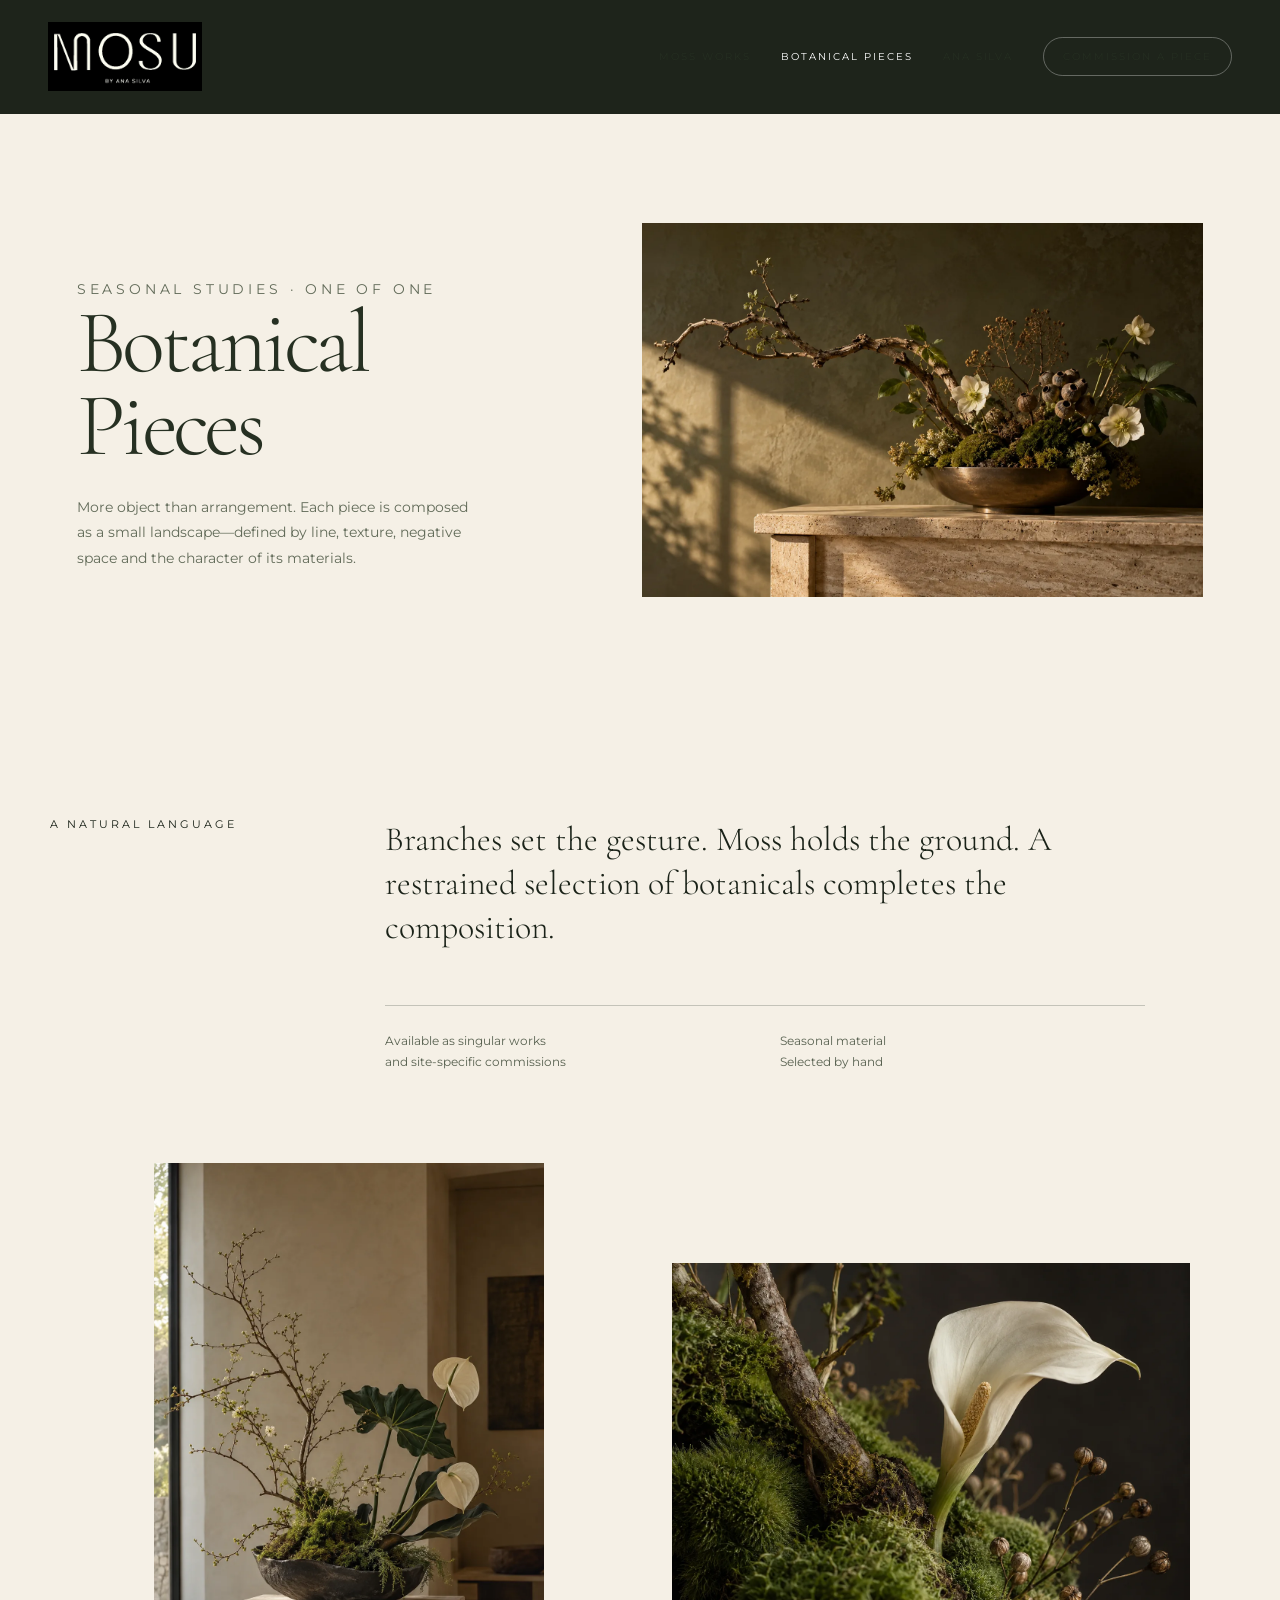
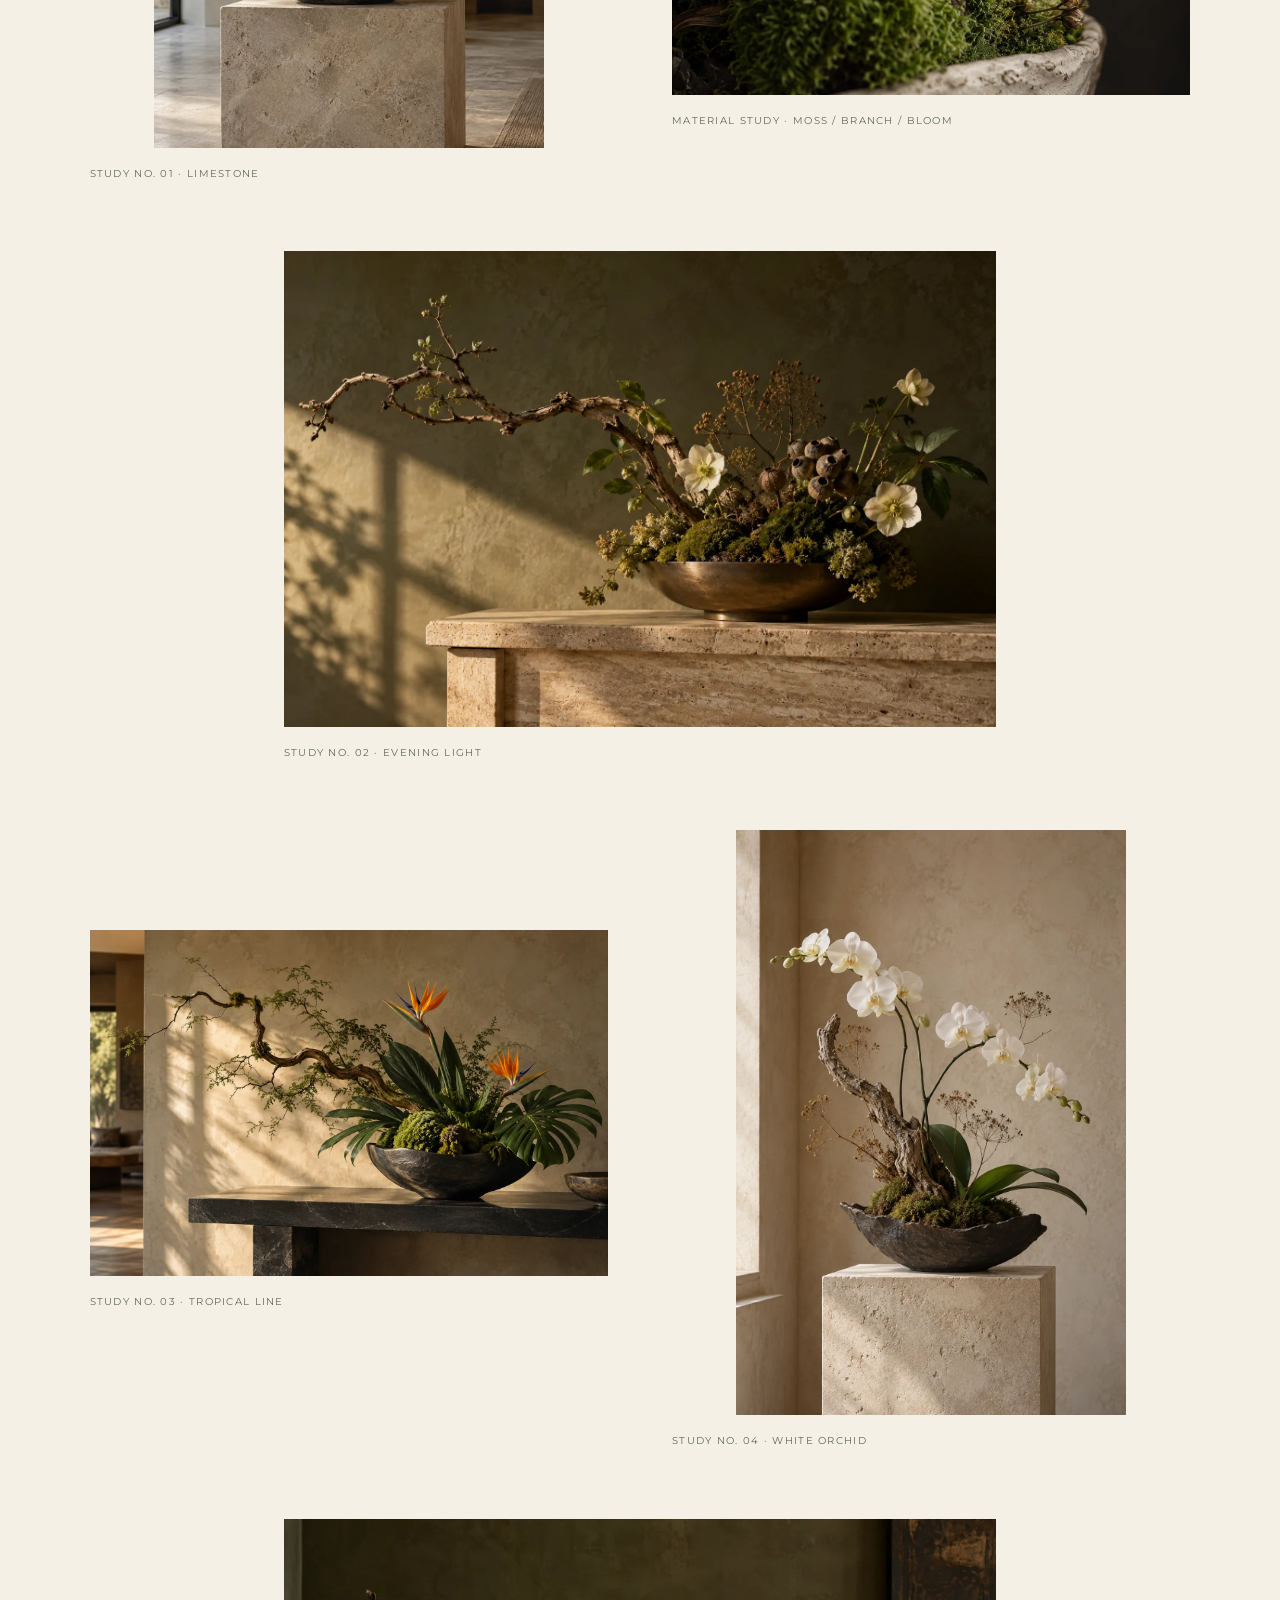
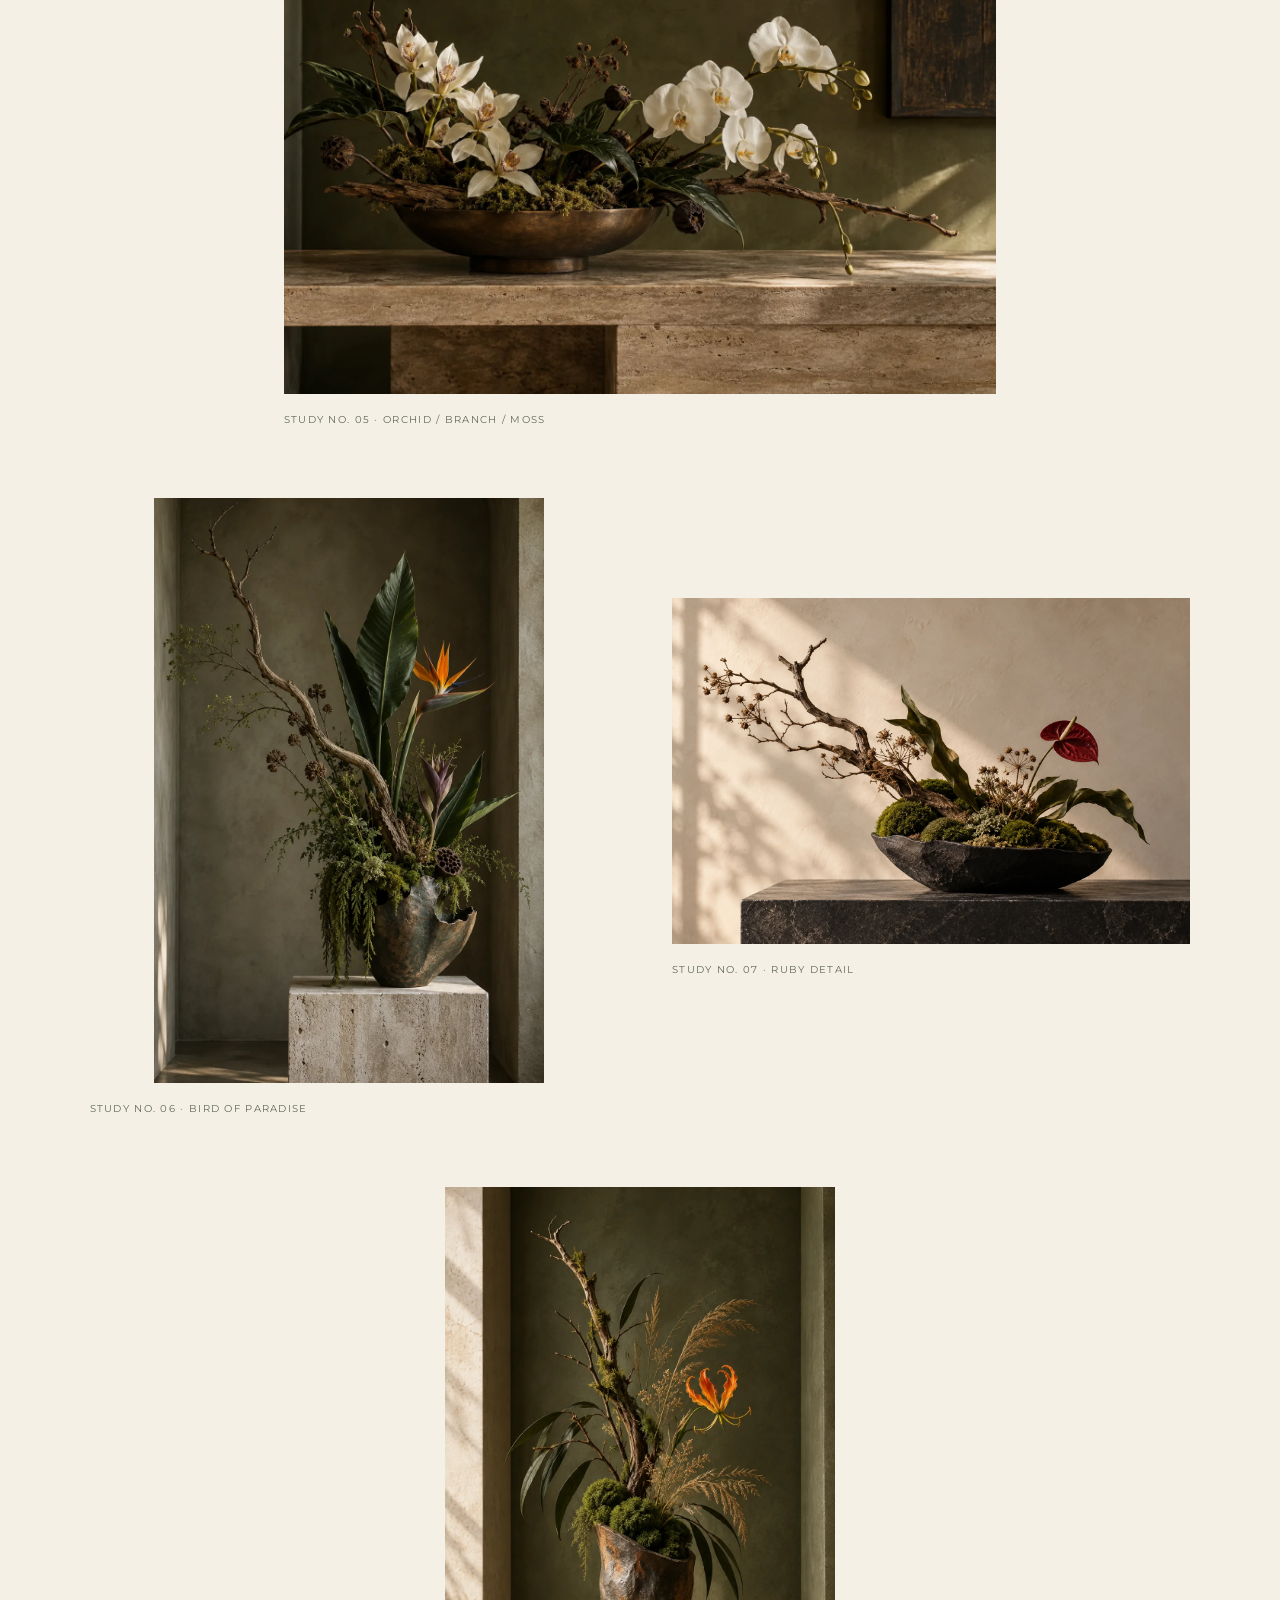
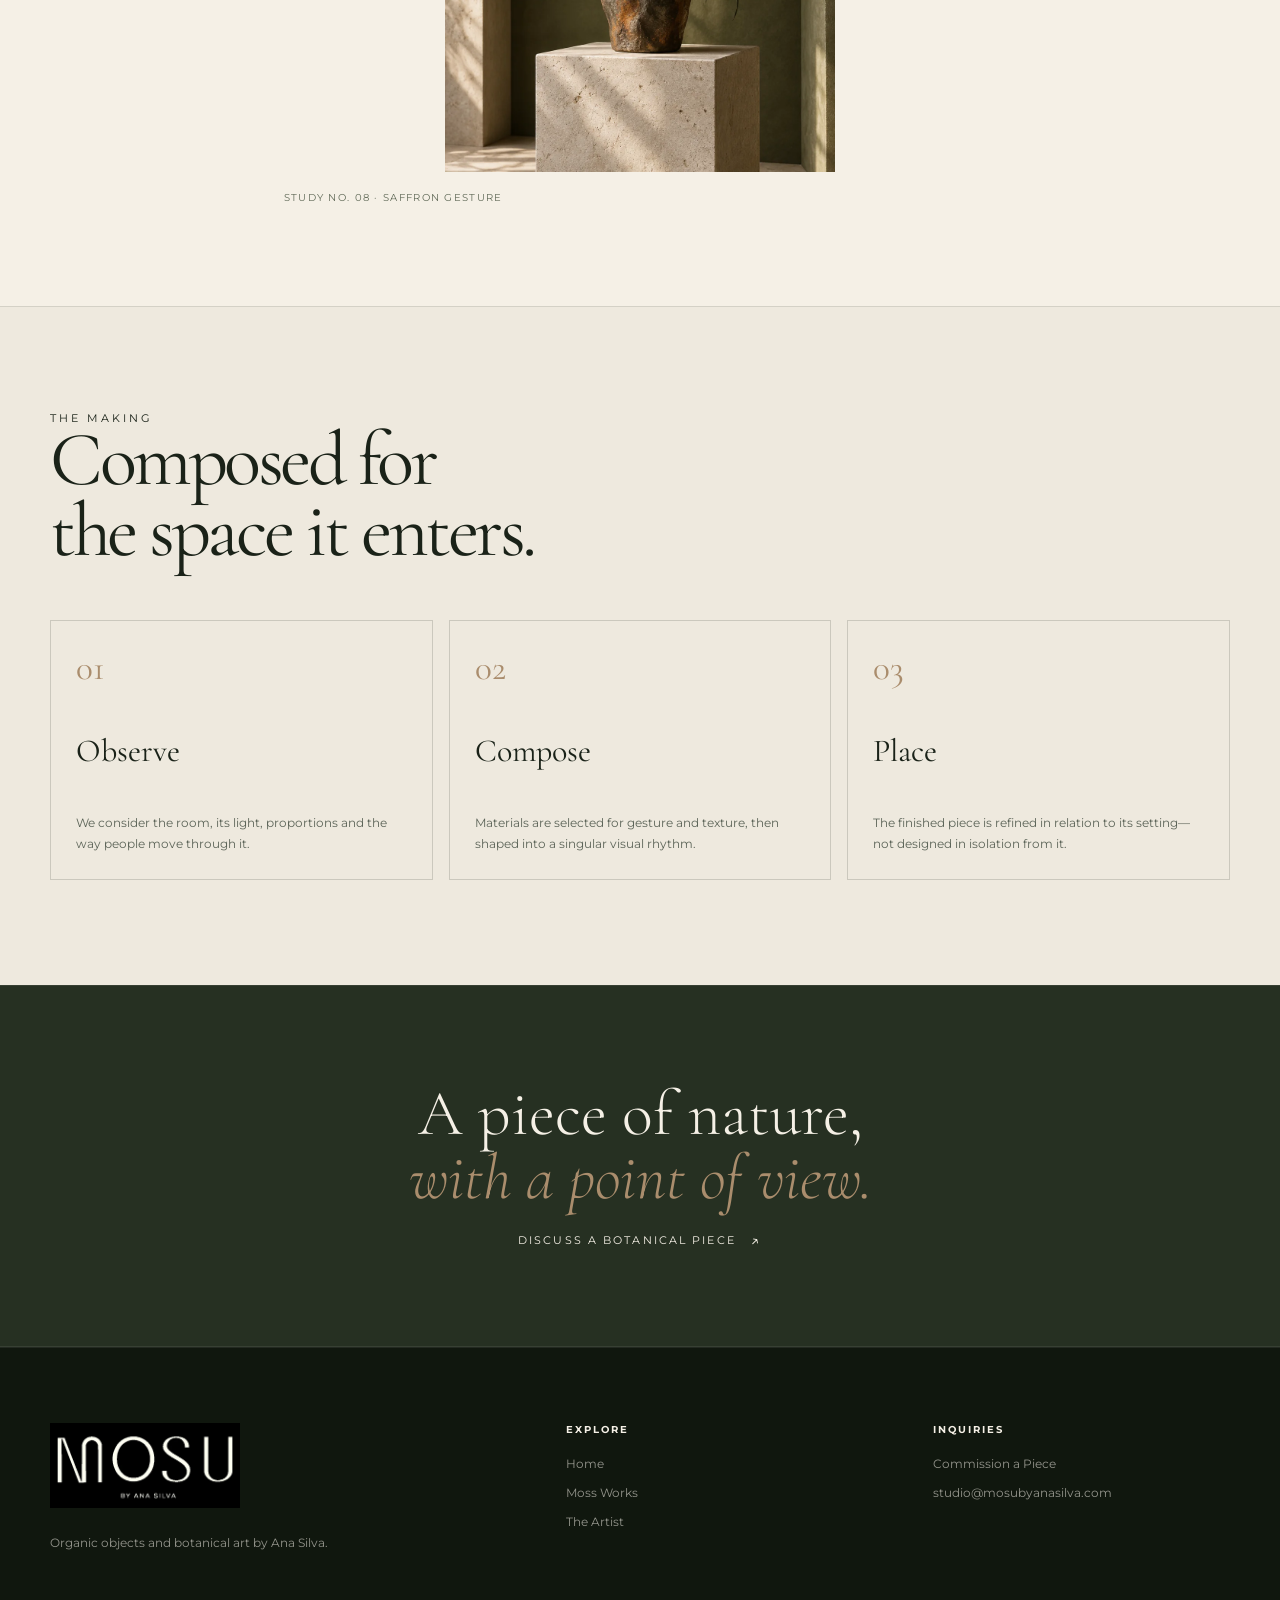
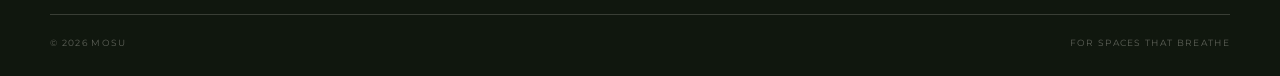
==== commit 8089b936: "Create warm editorial botanical gallery" ====
--- a/botanical-pieces.html
+++ b/botanical-pieces.html
@@ -1,4 +1,4 @@
-<!doctype html><html lang="en"><head><meta charset="utf-8"><meta name="viewport" content="width=device-width,initial-scale=1"><title>Botanical Pieces | MOSU by Ana Silva</title><meta name="description" content="Sculptural botanical pieces by MOSU—singular compositions made from natural materials."><link rel="icon" href="favicon.ico"><link href="https://fonts.googleapis.com/css2?family=Cormorant+Garamond:ital,wght@0,300;0,400;1,300&family=Montserrat:wght@300;400;500;600&display=swap" rel="stylesheet"><link rel="stylesheet" href="assets/css/site.css?v=botanical-fit-20261014"></head><body class="botanical-page"><header class="nav"><a class="brand" href="index.html"><img src="assets/images/mosu-logo.webp" alt="MOSU"></a><button class="menu">Menu</button><nav class="nav-links"><a href="collections.html">Moss Works</a><a class="active" href="botanical-pieces.html">Botanical Pieces</a><a href="ana-silva.html">Ana Silva</a><a class="nav-cta" href="commission.html">Commission a Piece</a></nav></header><main>
+<!doctype html><html lang="en"><head><meta charset="utf-8"><meta name="viewport" content="width=device-width,initial-scale=1"><title>Botanical Pieces | MOSU by Ana Silva</title><meta name="description" content="Sculptural botanical pieces by MOSU—singular compositions made from natural materials."><link rel="icon" href="favicon.ico"><link href="https://fonts.googleapis.com/css2?family=Cormorant+Garamond:ital,wght@0,300;0,400;1,300&family=Montserrat:wght@300;400;500;600&display=swap" rel="stylesheet"><link rel="stylesheet" href="assets/css/site.css?v=botanical-editorial-20261014"></head><body class="botanical-page"><header class="nav"><a class="brand" href="index.html"><img src="assets/images/mosu-logo.webp" alt="MOSU"></a><button class="menu">Menu</button><nav class="nav-links"><a href="collections.html">Moss Works</a><a class="active" href="botanical-pieces.html">Botanical Pieces</a><a href="ana-silva.html">Ana Silva</a><a class="nav-cta" href="commission.html">Commission a Piece</a></nav></header><main>
 <section class="page-hero"><div class="page-hero-media"><img src="assets/images/botanical-piece-wide.webp" alt="Architectural botanical piece with moss, branches and flowers"></div><div class="page-hero-content wrap"><p class="eyebrow">Seasonal studies · One of one</p><h1>Botanical Pieces</h1><p>More object than arrangement. Each piece is composed as a small landscape—defined by line, texture, negative space and the character of its materials.</p></div></section>
 <section class="intro"><div class="wrap intro-grid reveal"><p class="eyebrow">A natural language</p><div class="intro-copy"><p>Branches set the gesture. Moss holds the ground. A restrained selection of botanicals completes the composition.</p><div class="intro-meta"><span>Available as singular works<br>and site-specific commissions</span><span>Seasonal material<br>Selected by hand</span></div></div></div></section>
 <section class="botanical-grid"><article class="botanical-card tall"><img src="assets/images/botanical-piece-portrait.webp" alt="Tall sculptural botanical work"><p class="caption">Study No. 01 · Limestone</p></article><article class="botanical-card"><img src="assets/images/botanical-detail.webp" alt="Detail of preserved moss and white bloom"><p class="caption">Material study · Moss / Branch / Bloom</p></article><article class="botanical-card"><img src="assets/images/botanical-piece-wide.webp" alt="Wide sculptural botanical work"><p class="caption">Study No. 02 · Evening light</p></article><article class="botanical-card"><img src="assets/images/botanical-bird-wide-v2.webp" alt="Botanical piece with birds-of-paradise flowers"><p class="caption">Study No. 03 · Tropical line</p></article><article class="botanical-card tall"><img src="assets/images/botanical-orchid-tall-v2.webp" alt="Tall white orchid botanical piece"><p class="caption">Study No. 04 · White orchid</p></article><article class="botanical-card"><img src="assets/images/botanical-orchid-wide-v2.webp" alt="Wide white orchid botanical piece"><p class="caption">Study No. 05 · Orchid / Branch / Moss</p></article><article class="botanical-card"><img src="assets/images/botanical-bird-tall-v2.webp" alt="Tall botanical piece with a bird-of-paradise accent"><p class="caption">Study No. 06 · Bird of paradise</p></article><article class="botanical-card"><img src="assets/images/botanical-ruby-v2.webp" alt="Botanical piece with a single ruby anthurium"><p class="caption">Study No. 07 · Ruby detail</p></article><article class="botanical-card tall"><img src="assets/images/botanical-saffron-v2.webp" alt="Tall botanical piece with a saffron-orange gloriosa lily"><p class="caption">Study No. 08 · Saffron gesture</p></article><article class="botanical-card"><img src="assets/images/botanical-violet-v2.webp" alt="Botanical piece with muted violet-blue orchids"><p class="caption">Study No. 09 · Violet / Sage / Stone</p></article></section>
--- a/assets/css/site.css
+++ b/assets/css/site.css
@@ -100,9 +100,31 @@
 @media(max-width:820px){.hero-home{min-height:720px}.hero-home-media,.hero-home-wash{inset:10px}.hero-home-media img{object-position:55% center}.hero-home-top{top:86px;width:calc(100% - 36px);font-size:.5rem}.hero-home-content{padding-bottom:48px}.hero-home h1{font-size:clamp(4.5rem,20vw,6.8rem)}.hero-home-bottom{margin-top:30px}.hero-home-bottom p{font-size:.72rem;max-width:260px}.round-arrow{width:48px;height:48px}.hero-home-scroll{right:22px;bottom:35px}.home-intro{padding:86px 0 95px}.home-intro-grid{grid-template-columns:1fr;gap:32px}.home-intro h2,.material-copy h2,.selected-head h2,.home-studio-copy h2,.home-close h2{font-size:clamp(3.6rem,15vw,5.3rem)}.home-lede{font-size:1.7rem}.home-meta{gap:34px;margin-top:44px}.material-story{height:auto;min-height:1150px}.material-sticky{height:1150px;min-height:0}.material-image-back{width:57vw;height:68vw;left:8vw;top:11%}.material-image-front{width:61vw;height:78vw;left:28vw;top:27%}.material-copy{left:20px;right:20px;top:auto;bottom:9%;width:auto}.material-copy>p:not(.eyebrow){max-width:370px}.selected-work{padding:92px 0 100px}.selected-head{grid-template-columns:1fr;gap:28px;margin-bottom:42px}.selected-head>p{max-width:360px}.work-stream{grid-template-columns:1fr 1fr;grid-auto-rows:45vw;gap:9px}.work-card-tall{grid-column:span 2;grid-row:span 5}.work-card-wide{grid-column:span 2;grid-row:span 3}.work-card-square{grid-column:span 1;grid-row:span 4}.work-card-accent{grid-column:span 2;grid-row:span 4}.work-card span{left:13px;bottom:13px;font-size:1.15rem}.work-card small{font-size:.48rem}.center-link{margin-top:45px;font-size:.56rem}.home-studio{padding:92px 0}.home-studio-grid{grid-template-columns:1fr;gap:44px}.home-studio-image{max-width:none}.home-close{padding:105px 0 105px}.home-close h2{font-size:3.8rem}.home-page .footer-grid{gap:38px}}
 @media(prefers-reduced-motion:no-preference){.home-page .hero-home-media img{animation:heroBreath 14s ease-in-out infinite alternate}@keyframes heroBreath{to{transform:scale(1.09) translate3d(-1%,1%,0)}}.material-image-back{will-change:transform}.material-image-front{will-change:transform}}
 
-/* Keep complete botanical compositions within the visible screen. */
-.botanical-page .page-hero-media img{object-fit:contain;background:#d7d1c5}
-.botanical-page .botanical-card,.botanical-page .botanical-card.tall,.botanical-page .botanical-card:nth-child(3n){aspect-ratio:auto;height:auto;min-height:0}
-.botanical-page .botanical-card img{position:static;width:100%;height:min(560px,65svh);object-fit:contain;transform:none}
-.botanical-page .botanical-card .caption{position:static;padding:18px 8px 4px;background:none;color:#1a2218}
-@media(max-width:820px){.botanical-page .botanical-card img{height:min(460px,60svh)}}
+/* Botanical gallery: open, warm editorial composition. */
+.botanical-page{background:#f5f0e6;color:#263022}
+.botanical-page .page-hero{display:grid;grid-template-columns:1fr 1.15fr;align-items:center;min-height:0;margin:0;padding:130px 6vw 64px;background:#f5f0e6;gap:6vw}
+.botanical-page .page-hero-media{position:relative;inset:auto;order:2;border-radius:0}
+.botanical-page .page-hero-media img{height:min(560px,65svh);object-fit:contain;background:transparent}
+.botanical-page .page-hero::after{display:none}
+.botanical-page .page-hero-content{width:100%;padding:0;color:#263022}
+.botanical-page .page-hero h1{font-size:clamp(4rem,7vw,7rem);line-height:.92}
+.botanical-page .page-hero p{color:#626b59;max-width:400px;line-height:1.85}
+.botanical-page .nav{background:rgba(16,23,14,.94)}
+.botanical-page .intro{background:#f5f0e6;padding:64px 0 90px}
+.botanical-page .botanical-grid{background:#f5f0e6;grid-template-columns:repeat(12,minmax(0,1fr));gap:70px 5vw;padding:0 7vw 100px;align-items:start}
+.botanical-page .botanical-card,.botanical-page .botanical-card.tall,.botanical-page .botanical-card:nth-child(3n){grid-column:span 6;grid-row:auto;aspect-ratio:auto;min-height:0;height:auto;padding:0;background:transparent;overflow:visible}
+.botanical-page .botanical-card:nth-child(even){margin-top:100px}
+.botanical-page .botanical-card:nth-child(3n){grid-column:3 / span 8;margin-top:0}
+.botanical-page .botanical-card img{position:static;inset:auto;width:100%;height:auto;max-height:65svh;object-fit:contain;background:transparent;transform:none}
+.botanical-page .botanical-card .caption{position:static;padding:18px 0 0;background:none;color:#626b59;font:400 .62rem/1.6 Montserrat,sans-serif;letter-spacing:.13em;text-transform:uppercase}
+.botanical-page .statement{color:#f5f0e6;background:#263022}
+.botanical-page .footer{color:#f5f0e6;background:#10170e}
+@media(max-width:820px){
+.botanical-page .page-hero{grid-template-columns:1fr;padding:110px 22px 45px;gap:36px}
+.botanical-page .page-hero-media img{height:auto;max-height:55svh}
+.botanical-page .page-hero h1{font-size:clamp(3.5rem,16vw,5rem)}
+.botanical-page .intro{padding:40px 0 55px}
+.botanical-page .botanical-grid{grid-template-columns:1fr;padding:0 22px 65px;gap:48px}
+.botanical-page .botanical-card,.botanical-page .botanical-card.tall,.botanical-page .botanical-card:nth-child(3n){grid-column:auto;margin-top:0}
+.botanical-page .botanical-card img{max-height:60svh}
+}
